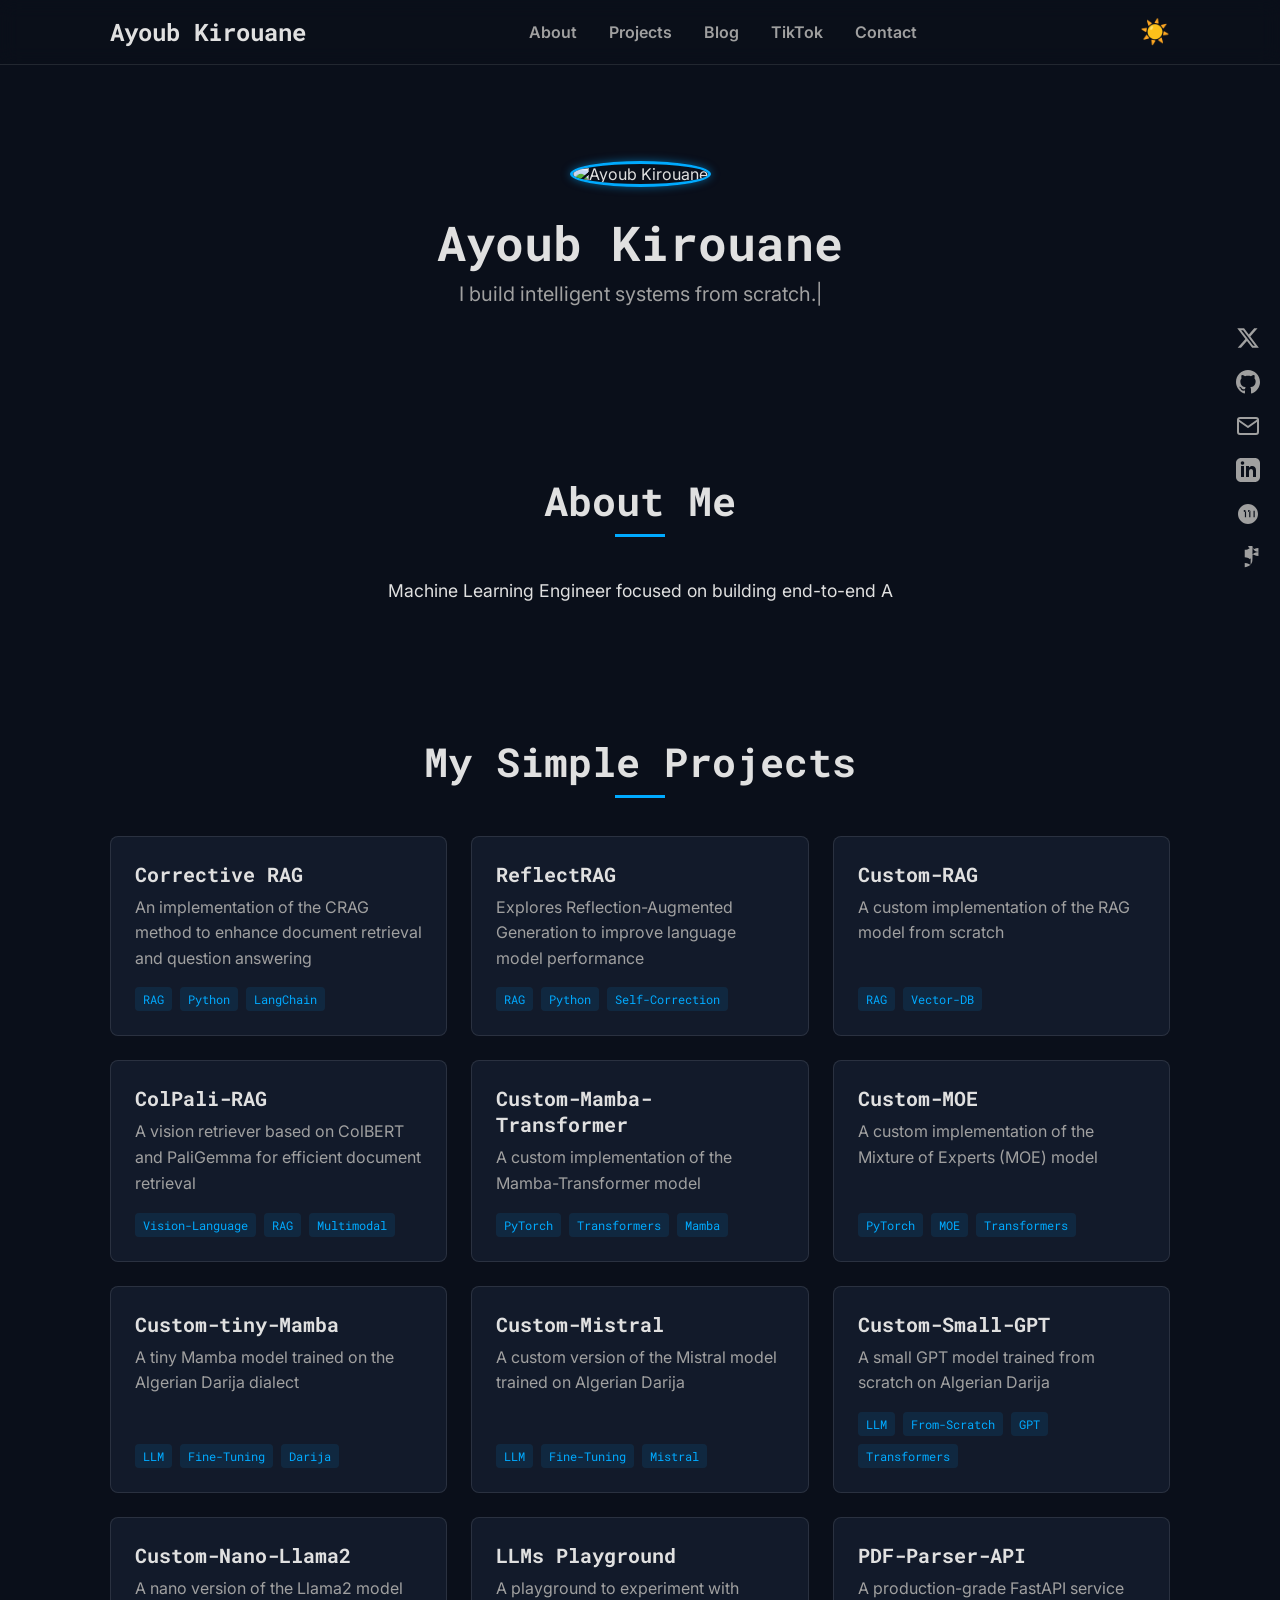
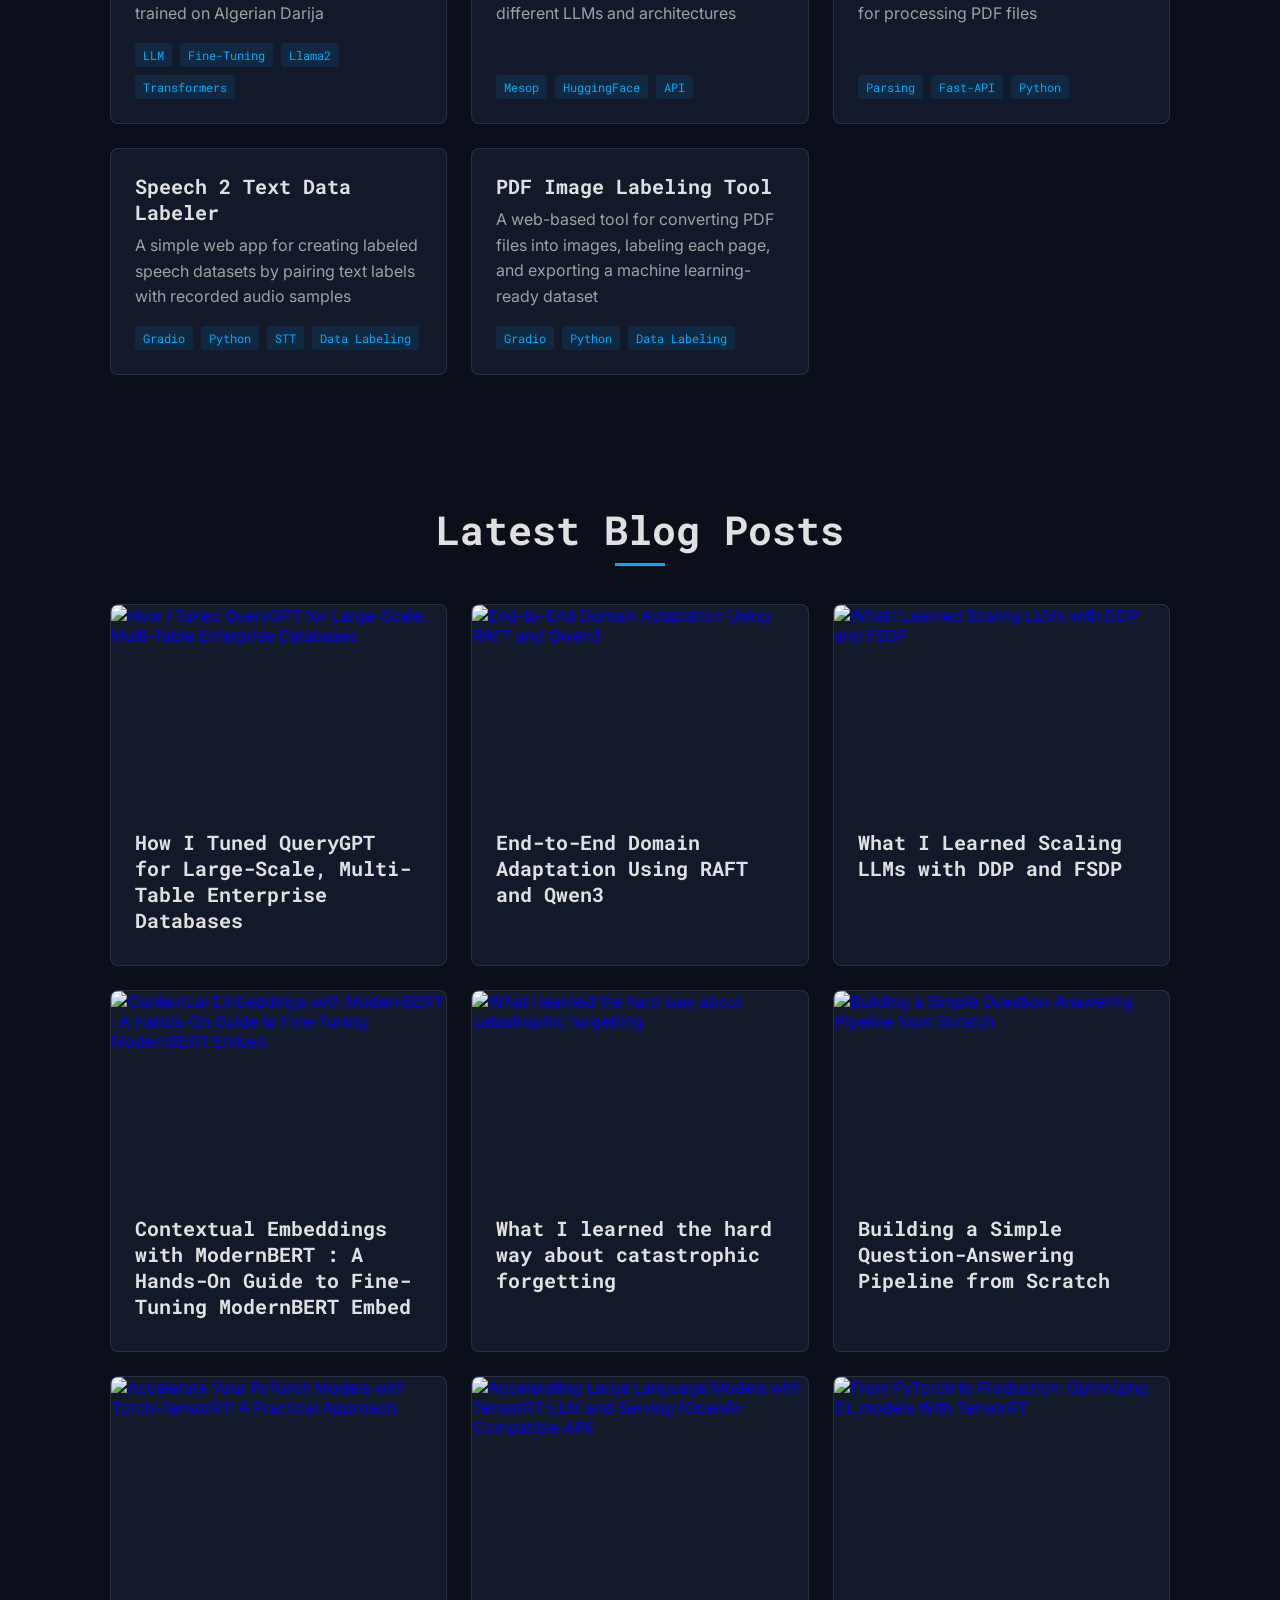
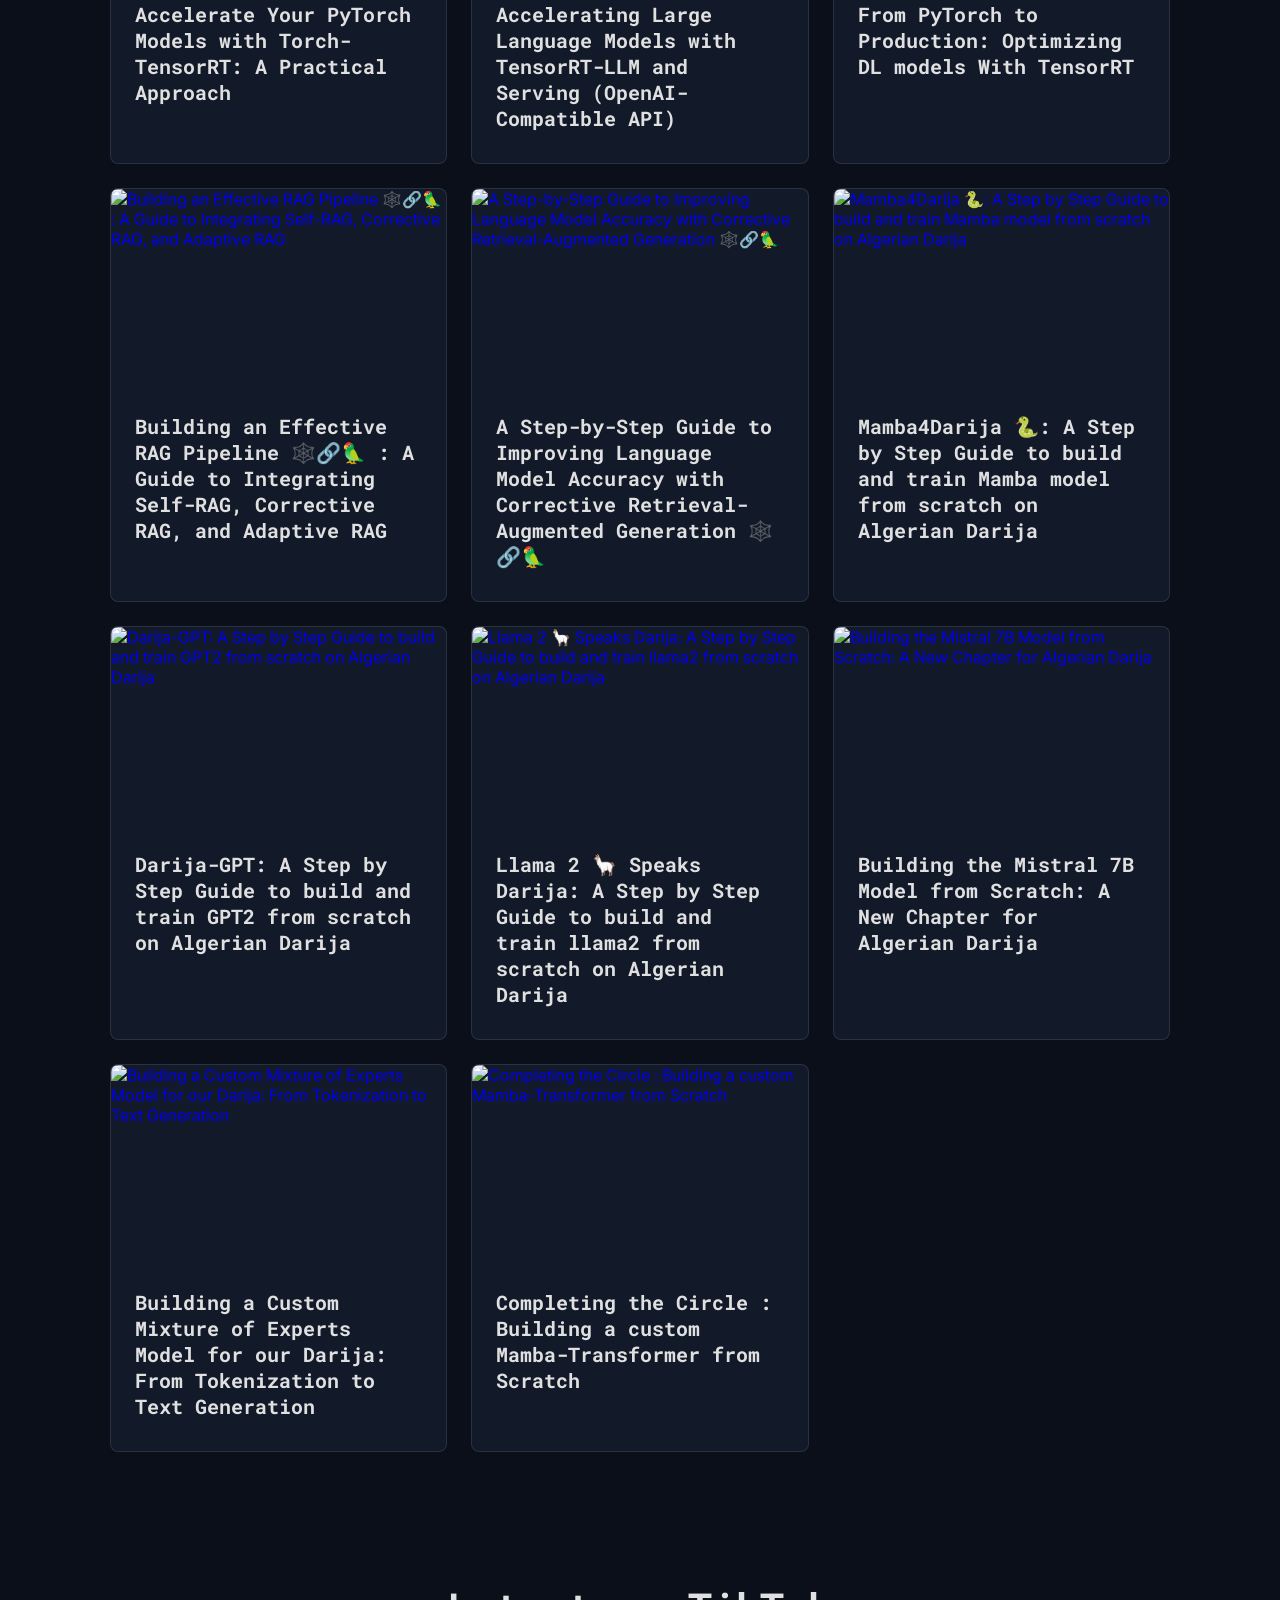
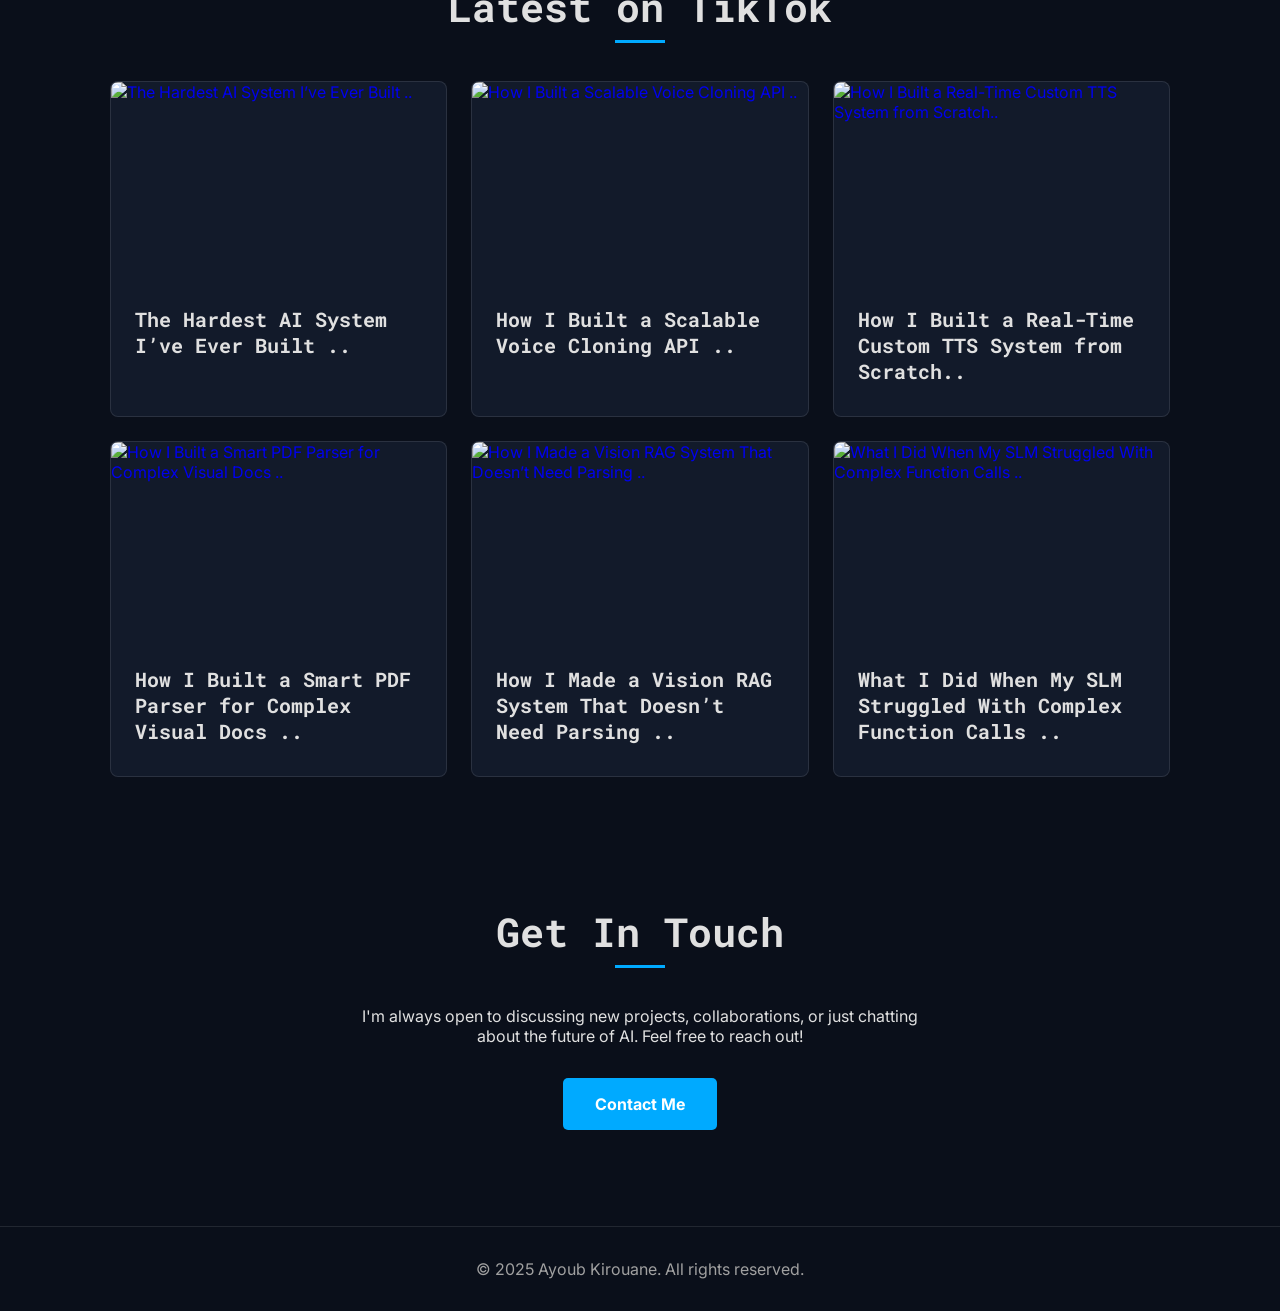
==== index.html @ 235cf75d "refactor : new me .." ====
<!DOCTYPE html>
<html lang="en">
<head>
    <meta charset="UTF-8" />
    <meta name="viewport" content="width=device-width, initial-scale=1.0" />
    <meta name="description" content="Ayoub Kirouane's personal website. I like building Machine Learning models from scratch." />
    <meta name="keywords" content="Ayoub Kirouane, Machine Learning, Deep Learning, AI, Portfolio, Blog, Projects" />
    <meta name="author" content="Ayoub Kirouane" />
    <meta property="og:title" content="Ayoub Kirouane - AI Engineer" />
    <meta property="og:description" content="Building the future of AI, one model at a time." />
    <meta property="og:image" content="https://avatars.githubusercontent.com/u/99510125?s=400&u=cf37844379bf5709cd4b478951248f2dc7d5695e&v=4" />
    <meta property="og:url" content="https://kirouane-ayoub.github.io/" />
    <meta name="twitter:card" content="summary_large_image" />
    <title>Ayoub Kirouane - AI Engineer</title>
    <link rel="icon" href="favicon.png" type="image/x-icon">
    <link href="https://fonts.googleapis.com/css2?family=Roboto+Mono:wght@400;700&family=Inter:wght@400;600;700&display=swap" rel="stylesheet">
    <link rel="stylesheet" href="style.css" />
</head>
<body class="dark-mode">
    <div id="particles-js"></div>
    <header class="main-header">
        <div class="container">
            <a href="#" class="logo">Ayoub Kirouane</a>
            <nav class="main-nav">
                <ul>
                    <li><a href="#about">About</a></li>
                    <li><a href="#projects">Projects</a></li>
                    <li><a href="#blog">Blog</a></li>
                    <li><a href="#tiktok">TikTok</a></li>
                    <li><a href="#contact">Contact</a></li>
                </ul>
            </nav>
            <button class="theme-toggler" id="theme-toggler" aria-label="Toggle theme">☀️</button>
        </div>
    </header>

    <main>
        <section id="hero" class="hero-section">
            <div class="container">
                <img src="https://avatars.githubusercontent.com/u/99510125?s=400&u=cf37844379bf5709cd4b478951248f2dc7d5695e&v=4" alt="Ayoub Kirouane" class="profile-img">
                <h1 class="hero-title">Ayoub Kirouane</h1>
                <p id="bio" class="hero-bio">I build intelligent systems from scratch.</p>
            </div>
        </section>

        <div class="social-bar">
            <a href="https://x.com/ayoub_kirouane" target="_blank" aria-label="Twitter">
                <svg class="social-icon" viewBox="0 0 24 24" fill="currentColor">
                    <path d="M18.244 2.25h3.308l-7.227 8.26 8.502 11.24H16.17l-5.214-6.817L4.99 21.75H1.68l7.73-8.835L1.254 2.25H8.08l4.713 6.231zm-1.161 17.52h1.833L7.084 4.126H5.117z"/>
                </svg>
            </a>
            <a href="https://github.com/kirouane-Ayoub" target="_blank" aria-label="GitHub">
                <svg class="social-icon" viewBox="0 0 24 24" fill="currentColor">
                    <path d="M12 0c-6.626 0-12 5.373-12 12 0 5.302 3.438 9.8 8.207 11.387.599.111.793-.261.793-.577v-2.234c-3.338.726-4.033-1.416-4.033-1.416-.546-1.387-1.333-1.756-1.333-1.756-1.089-.745.083-.729.083-.729 1.205.084 1.839 1.237 1.839 1.237 1.07 1.834 2.807 1.304 3.492.997.107-.775.418-1.305.762-1.604-2.665-.305-5.467-1.334-5.467-5.931 0-1.311.469-2.381 1.236-3.221-.124-.303-.535-1.524.117-3.176 0 0 1.008-.322 3.301 1.23.957-.266 1.983-.399 3.003-.404 1.02.005 2.047.138 3.006.404 2.291-1.552 3.297-1.23 3.297-1.23.653 1.653.242 2.874.118 3.176.77.84 1.235 1.91 1.235 3.221 0 4.609-2.807 5.624-5.479 5.921.43.372.823 1.102.823 2.222v3.293c0 .319.192.694.801.576 4.765-1.589 8.199-6.086 8.199-11.386 0-6.627-5.373-12-12-12z"/>
                </svg>
            </a>
            <a href="mailto:AyoubKirouane@proton.me" aria-label="Email">
                <svg class="social-icon" viewBox="0 0 24 24" stroke="currentColor" fill="none" stroke-width="2" stroke-linecap="round" stroke-linejoin="round">
                    <path d="M4 4h16c1.1 0 2 .9 2 2v12c0 1.1-.9 2-2 2H4c-1.1 0-2-.9-2-2V6c0-1.1.9-2 2-2z"></path><polyline points="22,6 12,13 2,6"></polyline>
                </svg>
            </a>
            <a href="https://www.linkedin.com/in/ayoub-kirouane3" target="_blank" aria-label="LinkedIn">
                <svg class="social-icon" viewBox="0 0 24 24" fill="currentColor">
                    <path d="M19 0h-14c-2.761 0-5 2.239-5 5v14c0 2.761 2.239 5 5 5h14c2.762 0 5-2.239 5-5v-14c0-2.761-2.238-5-5-5zm-11 19h-3v-11h3v11zm-1.5-12.268c-.966 0-1.75-.79-1.75-1.764s.784-1.764 1.75-1.764 1.75.79 1.75 1.764-.783 1.764-1.75 1.764zm13.5 12.268h-3v-5.604c0-3.368-4-3.113-4 0v5.604h-3v-11h3v1.765c1.396-2.586 7-2.777 7 2.476v6.759z"/>
                </svg>
            </a>
            <a href="https://medium.com/@ayoubkirouane3" target="_blank" aria-label="Medium">
                <svg class="social-icon" viewBox="0 0 24 24" fill="currentColor">
                    <path d="M12 2C6.48 2 2 6.48 2 12s4.48 10 10 10 10-4.48 10-10S17.52 2 12 2zm-1.92 13.28h-1.2V8.72h1.2v4.56zm-2.4-6.32c0-.53.43-.96.96-.96s.96.43.96.96-.43.96-.96.96-.96-.43-.96-.96zm6.72 6.32h-1.2V8.72h1.2v4.56zm-2.4-6.32c0-.53.43-.96.96-.96s.96.43.96.96-.43.96-.96.96-.96-.43-.96-.96zm6.72 6.32h-1.2V8.72h1.2v4.56z"/>
                </svg>
            </a>
            <a href="https://www.tiktok.com/@ayoub.kirouane" target="_blank" aria-label="TikTok">
                <svg class="social-icon" viewBox="0 0 24 24" fill="currentColor">
                    <path d="M12.525.02c1.31-.02 2.61-.01 3.91-.02.08 1.53.63 3.09 1.75 4.17 1.12 1.11 2.7 1.62 4.24 1.79v4.03c-1.44-.05-2.89-.35-4.2-.97-.57-.28-1.1-.68-1.62-1.18-.21 2.32.05 4.84-.28 7.1-.24 1.62-1.04 3.2-2.42 4.32-1.46 1.18-3.33 1.8-5.18 1.87v-4.03c1.44.05 2.89.35 4.2.97.57.28 1.1.68 1.62 1.18.21-2.32-.05-4.84.28-7.1.24-1.62 1.04-3.2 2.42-4.32 1.46-1.18 3.33-1.8 5.18-1.87v-4.03c-1.44.05-2.89.35-4.2.97-.57-.28-1.1-.68-1.62-1.18-.21 2.32.05 4.84-.28 7.1-.24 1.62-1.04 3.2-2.42 4.32-1.46-1.18-3.33-1.8-5.18-1.87V3.86c1.85-.07 3.7-.58 5.18-1.87C11.48 1.04 12.44.49 12.525.02z"/>
                </svg>
            </a>
        </div>

        <section id="about" class="content-section">
            <div class="container">
                <h2 class="section-title">About Me</h2>
                <p id="about-text">Machine Learning Engineer focused on building end-to-end AI systems — from VLMs, LLMs, and RAG pipelines to agentic systems, SST, and TTS. I love solving hard problems from scratch and sharing what I learn through TikTok videos and blog posts on Medium.</p>
            </div>
        </section>

        <section id="projects" class="content-section">
            <div class="container">
                <h2 class="section-title">My Simple Projects</h2>
                <div id="projects-container" class="grid-container">
                    <!-- Projects will be injected here -->
                </div>
            </div>
        </section>

        <section id="blog" class="content-section">
            <div class="container">
                <h2 class="section-title">Latest Blog Posts</h2>
                <div id="blog-container" class="grid-container">
                    <!-- Blog posts will be injected here -->
                </div>
            </div>
        </section>

        <section id="tiktok" class="content-section">
            <div class="container">
                <h2 class="section-title">Latest on TikTok</h2>
                <div id="tiktok-container" class="grid-container">
                    <!-- TikTok videos will be injected here -->
                </div>
            </div>
        </section>

        <section id="contact" class="content-section">
            <div class="container">
                <h2 class="section-title">Get In Touch</h2>
                <p>I'm always open to discussing new projects, collaborations, or just chatting about the future of AI. Feel free to reach out!</p>
                <a href="mailto:AyoubKirouane@proton.me" class="cta-button">Contact Me</a>
            </div>
        </section>
    </main>

    <footer class="main-footer-bar">
        <div class="container">
            <p>&copy; 2025 Ayoub Kirouane. All rights reserved.</p>
        </div>
    </footer>

    <script src="https://cdn.jsdelivr.net/particles.js/2.0.0/particles.min.js"></script>
    <script src="https://cdn.jsdelivr.net/npm/showdown@2.1.0/dist/showdown.min.js"></script>
    <script src="main.js"></script>
</body>
</html>
---- style.css ----
:root {
    --primary-color-dark: #00aaff;
    --background-color-dark: #0a0f1a;
    --surface-color-dark: #121a2a;
    --text-color-dark: #e0e0e0;
    --subtle-text-dark: #a0a0a0;
    --glow-effect-dark: 0 0 8px rgba(0, 170, 255, 0.5);

    --primary-color-light: #0056b3;
    --background-color-light: #f4f7fc;
    --surface-color-light: #ffffff;
    --text-color-light: #212121;
    --subtle-text-light: #5f5f5f;

    --font-primary: 'Inter', sans-serif;
    --font-mono: 'Roboto Mono', monospace;
    --transition-speed: 0.3s;
}

/* Base Styles */
*, *::before, *::after {
    box-sizing: border-box;
    margin: 0;
    padding: 0;
}

html {
    scroll-behavior: smooth;
    font-size: 16px;
}

body {
    font-family: var(--font-primary);
    transition: background-color var(--transition-speed), color var(--transition-speed);
}

.container {
    max-width: 1100px;
    margin: 0 auto;
    padding: 0 20px;
}

/* Theme Styles */
body.dark-mode {
    background-color: var(--background-color-dark);
    color: var(--text-color-dark);
}

body.light-mode {
    background-color: var(--background-color-light);
    color: var(--text-color-light);
}

/* Particles Background */
#particles-js {
    position: fixed;
    width: 100%;
    height: 100%;
    top: 0;
    left: 0;
    z-index: -1;
}

/* Header & Navigation */
.main-header {
    position: sticky;
    top: 0;
    width: 100%;
    z-index: 100;
    padding: 1rem 0;
    background-color: rgba(10, 15, 26, 0.8);
    backdrop-filter: blur(10px);
    border-bottom: 1px solid rgba(255, 255, 255, 0.1);
}

.light-mode .main-header {
    background-color: rgba(255, 255, 255, 0.8);
    border-bottom: 1px solid rgba(0, 0, 0, 0.1);
}

.main-header .container {
    display: flex;
    justify-content: space-between;
    align-items: center;
}

.logo {
    font-family: var(--font-mono);
    font-weight: 700;
    font-size: 1.5rem;
    text-decoration: none;
}

body.dark-mode .logo { color: var(--text-color-dark); }
body.light-mode .logo { color: var(--text-color-light); }

.main-nav ul {
    display: flex;
    list-style: none;
    gap: 2rem;
}

.main-nav a {
    text-decoration: none;
    font-weight: 600;
    transition: color var(--transition-speed);
}

body.dark-mode .main-nav a { color: var(--subtle-text-dark); }
body.light-mode .main-nav a { color: var(--subtle-text-light); }

body.dark-mode .main-nav a:hover { color: var(--primary-color-dark); }
body.light-mode .main-nav a:hover { color: var(--primary-color-light); }

.theme-toggler {
    background: none;
    border: none;
    font-size: 1.5rem;
    cursor: pointer;
    transition: transform var(--transition-speed);
}
.theme-toggler:hover {
    transform: scale(1.1) rotate(15deg);
}
body.dark-mode .theme-toggler { color: var(--primary-color-dark); }
body.light-mode .theme-toggler { color: var(--primary-color-light); }


/* Hero Section */
.hero-section {
    text-align: center;
    padding: 6rem 0;
    display: flex;
    flex-direction: column;
    align-items: center;
}

.hero-section .profile-img {
    width: 150px;
    height: 150px;
    border-radius: 50%;
    object-fit: cover;
    margin-bottom: 1.5rem;
    border: 3px solid;
    transition: transform var(--transition-speed), box-shadow var(--transition-speed);
}
body.dark-mode .hero-section .profile-img {
    border-color: var(--primary-color-dark);
    box-shadow: var(--glow-effect-dark);
}
body.light-mode .hero-section .profile-img {
    border-color: var(--primary-color-light);
}
.hero-section .profile-img:hover {
    transform: scale(1.05);
}

.hero-title {
    font-family: var(--font-mono);
    font-size: 3rem;
    margin-bottom: 0.5rem;
}

.hero-bio {
    font-size: 1.25rem;
    min-height: 2rem;
}
body.dark-mode .hero-bio { color: var(--subtle-text-dark); }
body.light-mode .hero-bio { color: var(--subtle-text-light); }

#bio::after {
    content: '|';
    animation: blink 1s infinite;
}
@keyframes blink {
    50% { opacity: 0; }
}

.social-bar {
    position: fixed;
    top: 50%;
    right: 20px;
    transform: translateY(-50%);
    display: flex;
    flex-direction: column;
    gap: 1rem;
    z-index: 100;
}

.social-icon {
    width: 24px;
    height: 24px;
    transition: transform var(--transition-speed), color var(--transition-speed);
}
body.dark-mode .social-icon {
    color: var(--subtle-text-dark);
}
body.light-mode .social-icon {
    color: var(--subtle-text-light);
}
.social-bar a:hover .social-icon {
    transform: scale(1.2);
}
body.dark-mode .social-bar a:hover .social-icon {
    color: var(--primary-color-dark);
}
body.light-mode .social-bar a:hover .social-icon {
    color: var(--primary-color-light);
}

/* Content Sections */
.content-section {
    padding: 4rem 0;
}

.section-title {
    font-family: var(--font-mono);
    font-size: 2.5rem;
    text-align: center;
    margin-bottom: 3rem;
    position: relative;
}

.section-title::after {
    content: '';
    position: absolute;
    bottom: -10px;
    left: 50%;
    transform: translateX(-50%);
    width: 50px;
    height: 3px;
}
body.dark-mode .section-title::after { background-color: var(--primary-color-dark); }
body.light-mode .section-title::after { background-color: var(--primary-color-light); }

#about p {
    max-width: 800px;
    margin: 0 auto;
    text-align: center;
    font-size: 1.1rem;
    line-height: 1.8;
}

/* Grid Container for Projects & Blog */
.grid-container {
    display: grid;
    grid-template-columns: repeat(auto-fill, minmax(300px, 1fr));
    gap: 1.5rem;
}

.card {
    border-radius: 8px;
    overflow: hidden;
    transition: transform var(--transition-speed), box-shadow var(--transition-speed);
    text-decoration: none;
    display: flex;
    flex-direction: column;
}
body.dark-mode .card {
    background-color: var(--surface-color-dark);
    border: 1px solid rgba(255, 255, 255, 0.1);
}
body.light-mode .card {
    background-color: var(--surface-color-light);
    border: 1px solid rgba(0, 0, 0, 0.1);
}

.card:hover {
    transform: translateY(-5px);
}
body.dark-mode .card:hover {
    box-shadow: 0 10px 20px rgba(0, 0, 0, 0.2);
    border-color: var(--primary-color-dark);
}
body.light-mode .card:hover {
    box-shadow: 0 10px 20px rgba(0, 0, 0, 0.1);
    border-color: var(--primary-color-light);
}

.card-img-container {
    height: 200px;
    overflow: hidden;
}

.card-img-container img {
    width: 100%;
    height: 100%;
    object-fit: cover;
}

.card-content {
    padding: 1.5rem;
    display: flex;
    flex-direction: column;
    flex-grow: 1;
}

.card-title {
    font-family: var(--font-mono);
    font-size: 1.25rem;
    margin-bottom: 0.5rem;
}
body.dark-mode .card-title { color: var(--text-color-dark); }
body.light-mode .card-title { color: var(--text-color-light); }

.card-description {
    font-size: 1rem;
    line-height: 1.6;
    flex-grow: 1;
    margin-bottom: 1rem;
}
body.dark-mode .card-description { color: var(--subtle-text-dark); }
body.light-mode .card-description { color: var(--subtle-text-light); }

.card-tags {
    display: flex;
    flex-wrap: wrap;
    gap: 0.5rem;
}

.card-tag {
    font-family: var(--font-mono);
    font-size: 0.75rem;
    padding: 0.25rem 0.5rem;
    border-radius: 4px;
}
body.dark-mode .card-tag {
    background-color: rgba(0, 170, 255, 0.1);
    color: var(--primary-color-dark);
}
body.light-mode .card-tag {
    background-color: rgba(0, 86, 179, 0.1);
    color: var(--primary-color-light);
}

/* Contact Section */
#contact {
    text-align: center;
}

#contact p {
    max-width: 600px;
    margin: 0 auto 2rem;
}

.cta-button {
    display: inline-block;
    padding: 1rem 2rem;
    text-decoration: none;
    font-weight: 700;
    border-radius: 5px;
    transition: transform var(--transition-speed), box-shadow var(--transition-speed);
}
body.dark-mode .cta-button {
    background-color: var(--primary-color-dark);
    color: #fff;
}
body.light-mode .cta-button {
    background-color: var(--primary-color-light);
    color: #fff;
}
.cta-button:hover {
    transform: translateY(-3px);
}
body.dark-mode .cta-button:hover {
    box-shadow: var(--glow-effect-dark);
}
body.light-mode .cta-button:hover {
    box-shadow: 0 5px 15px rgba(0, 86, 179, 0.3);
}

/* Footer */
.main-footer-bar {
    text-align: center;
    padding: 2rem 0;
    margin-top: 2rem;
    border-top: 1px solid;
}
body.dark-mode .main-footer-bar {
    border-color: rgba(255, 255, 255, 0.1);
    color: var(--subtle-text-dark);
}
body.light-mode .main-footer-bar {
    border-color: rgba(0, 0, 0, 0.1);
    color: var(--subtle-text-light);
}

/* Responsive Design */
@media (max-width: 768px) {
    .main-nav { display: none; } /* Simple hide for now, can be replaced with a burger menu */
    .hero-title { font-size: 2.5rem; }
    .section-title { font-size: 2rem; }
}
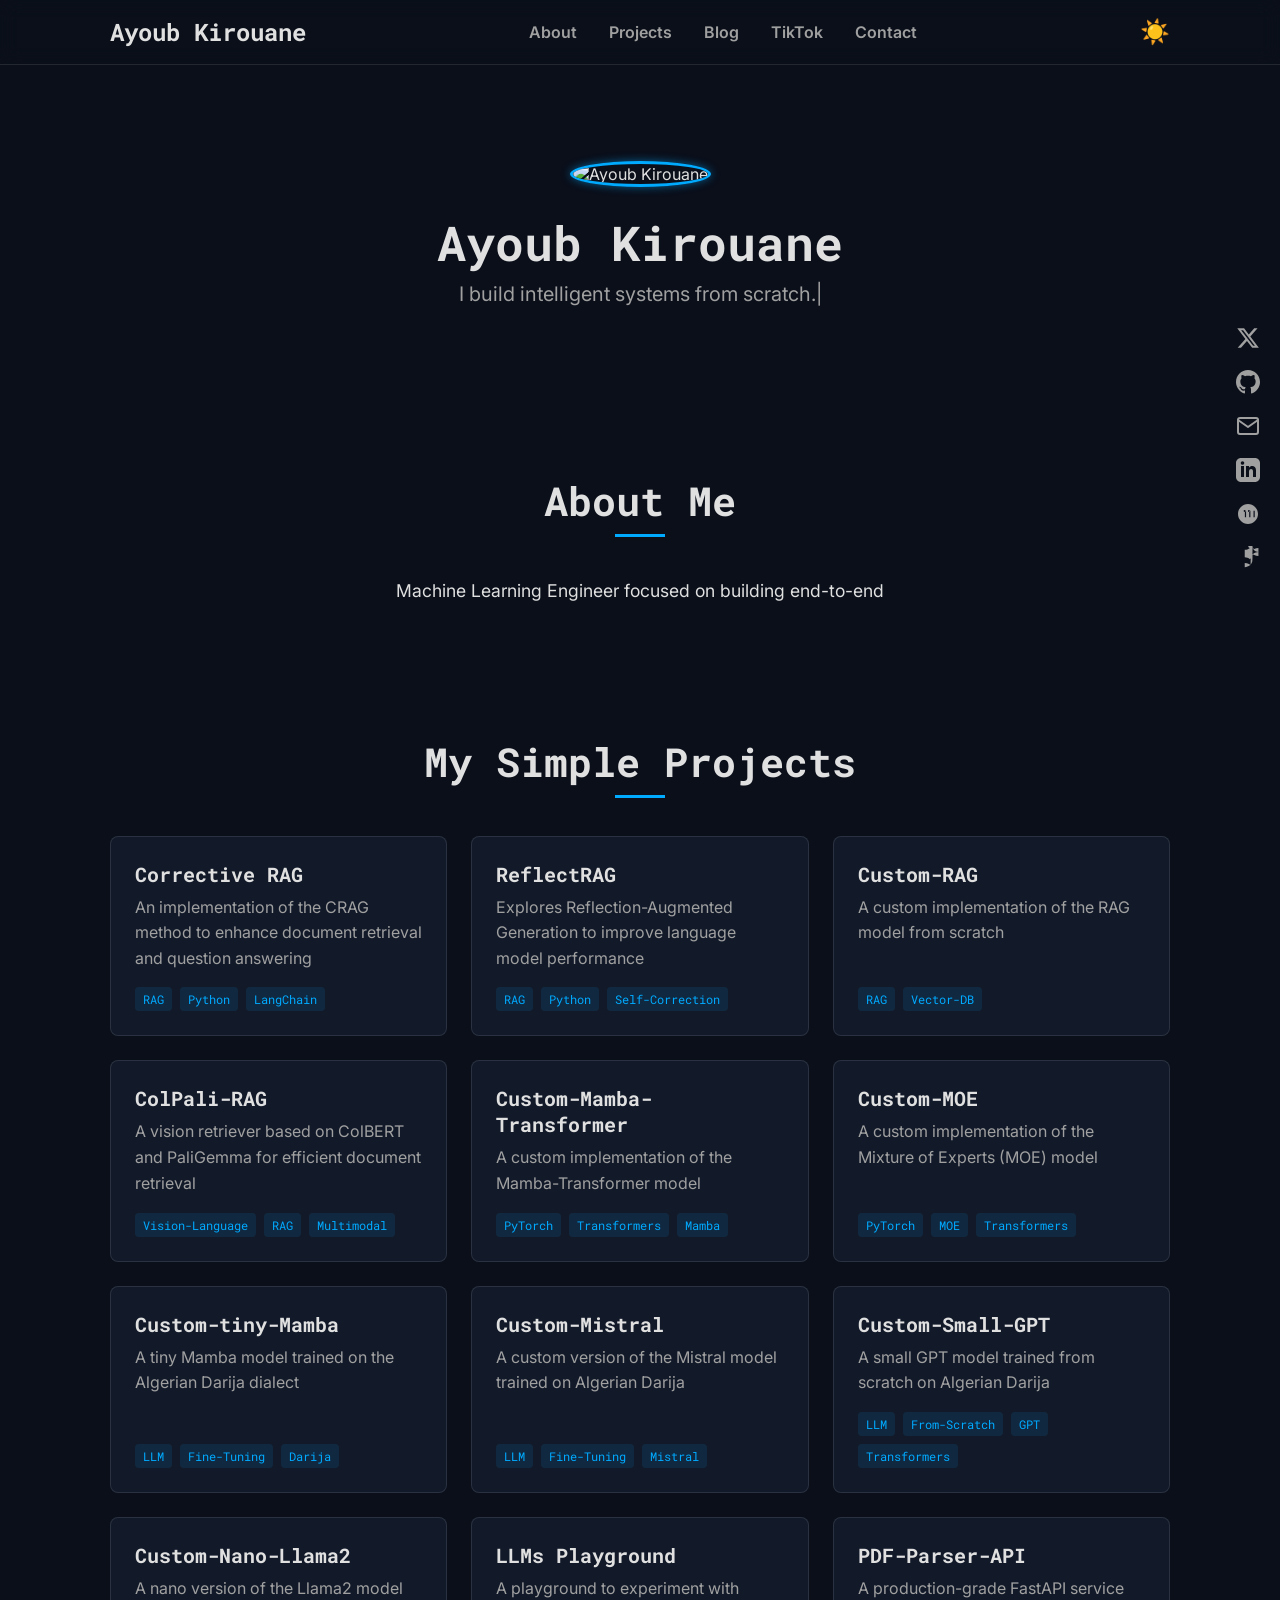
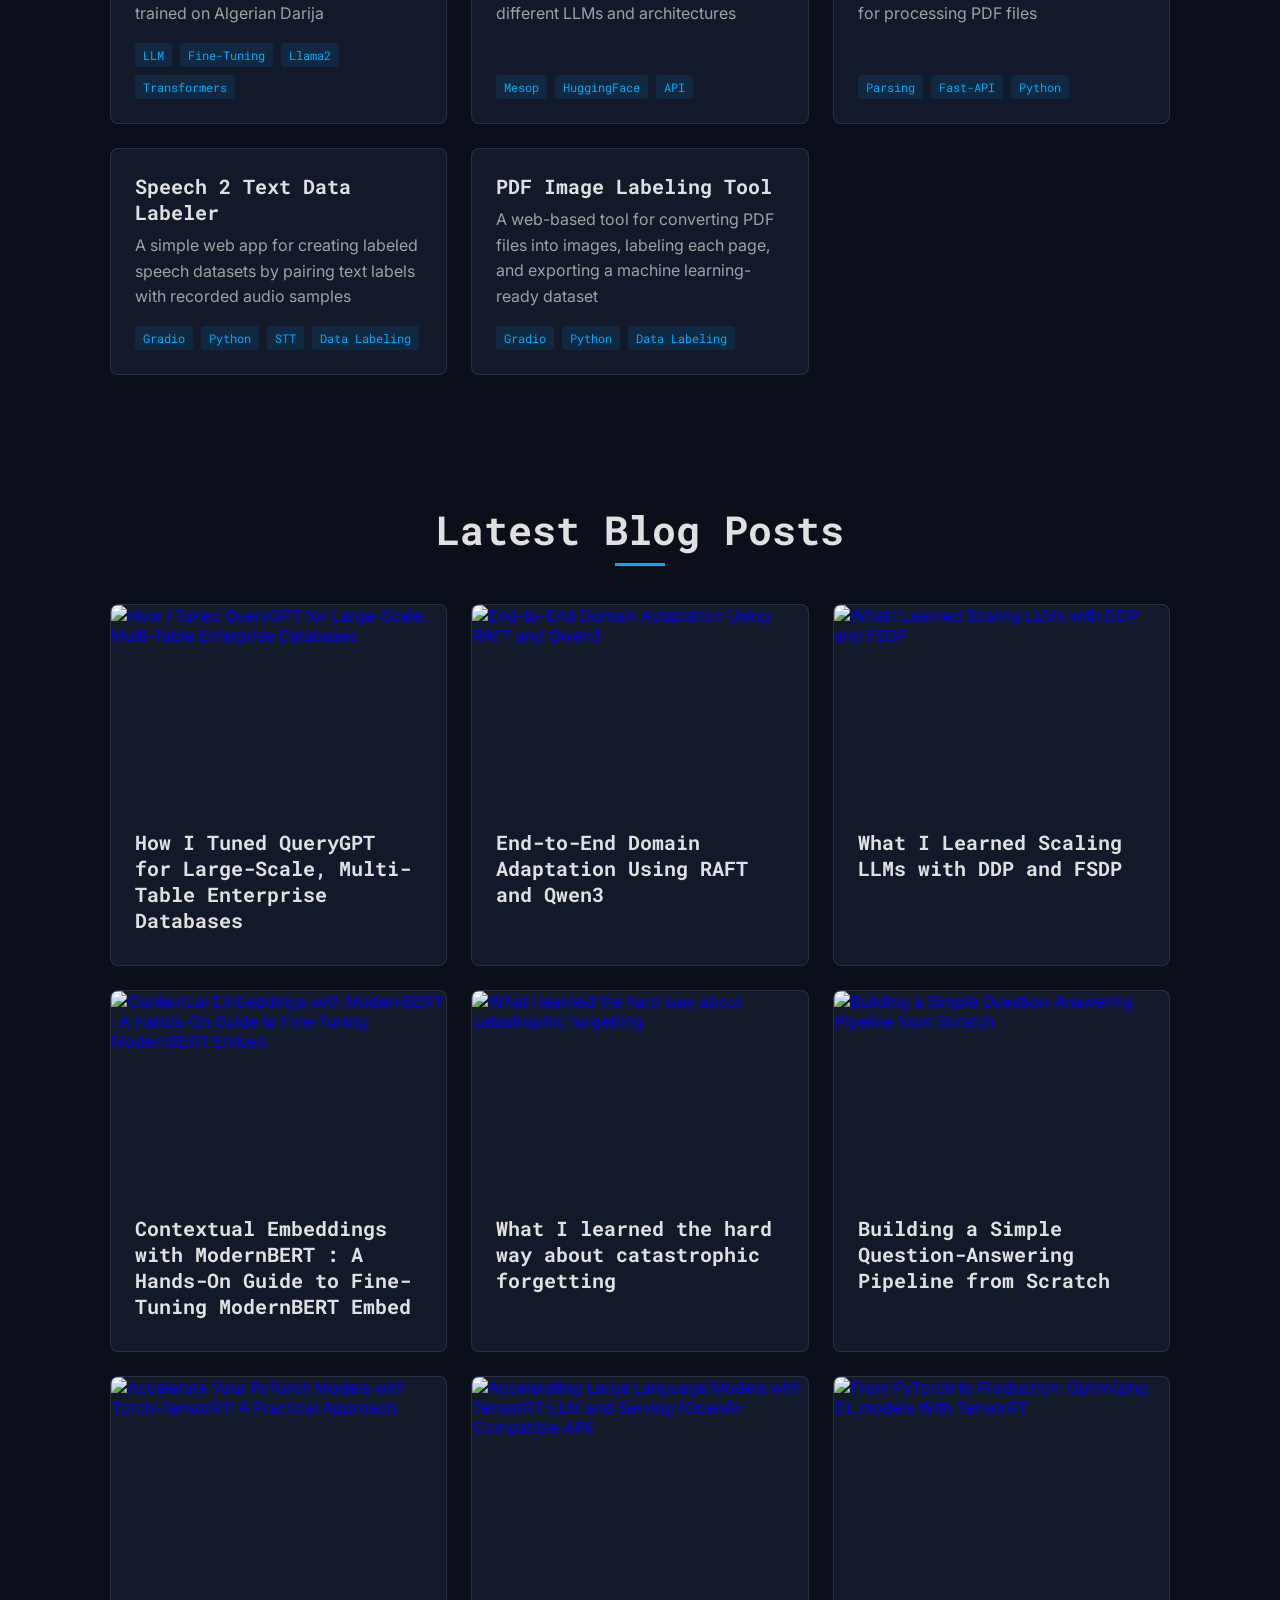
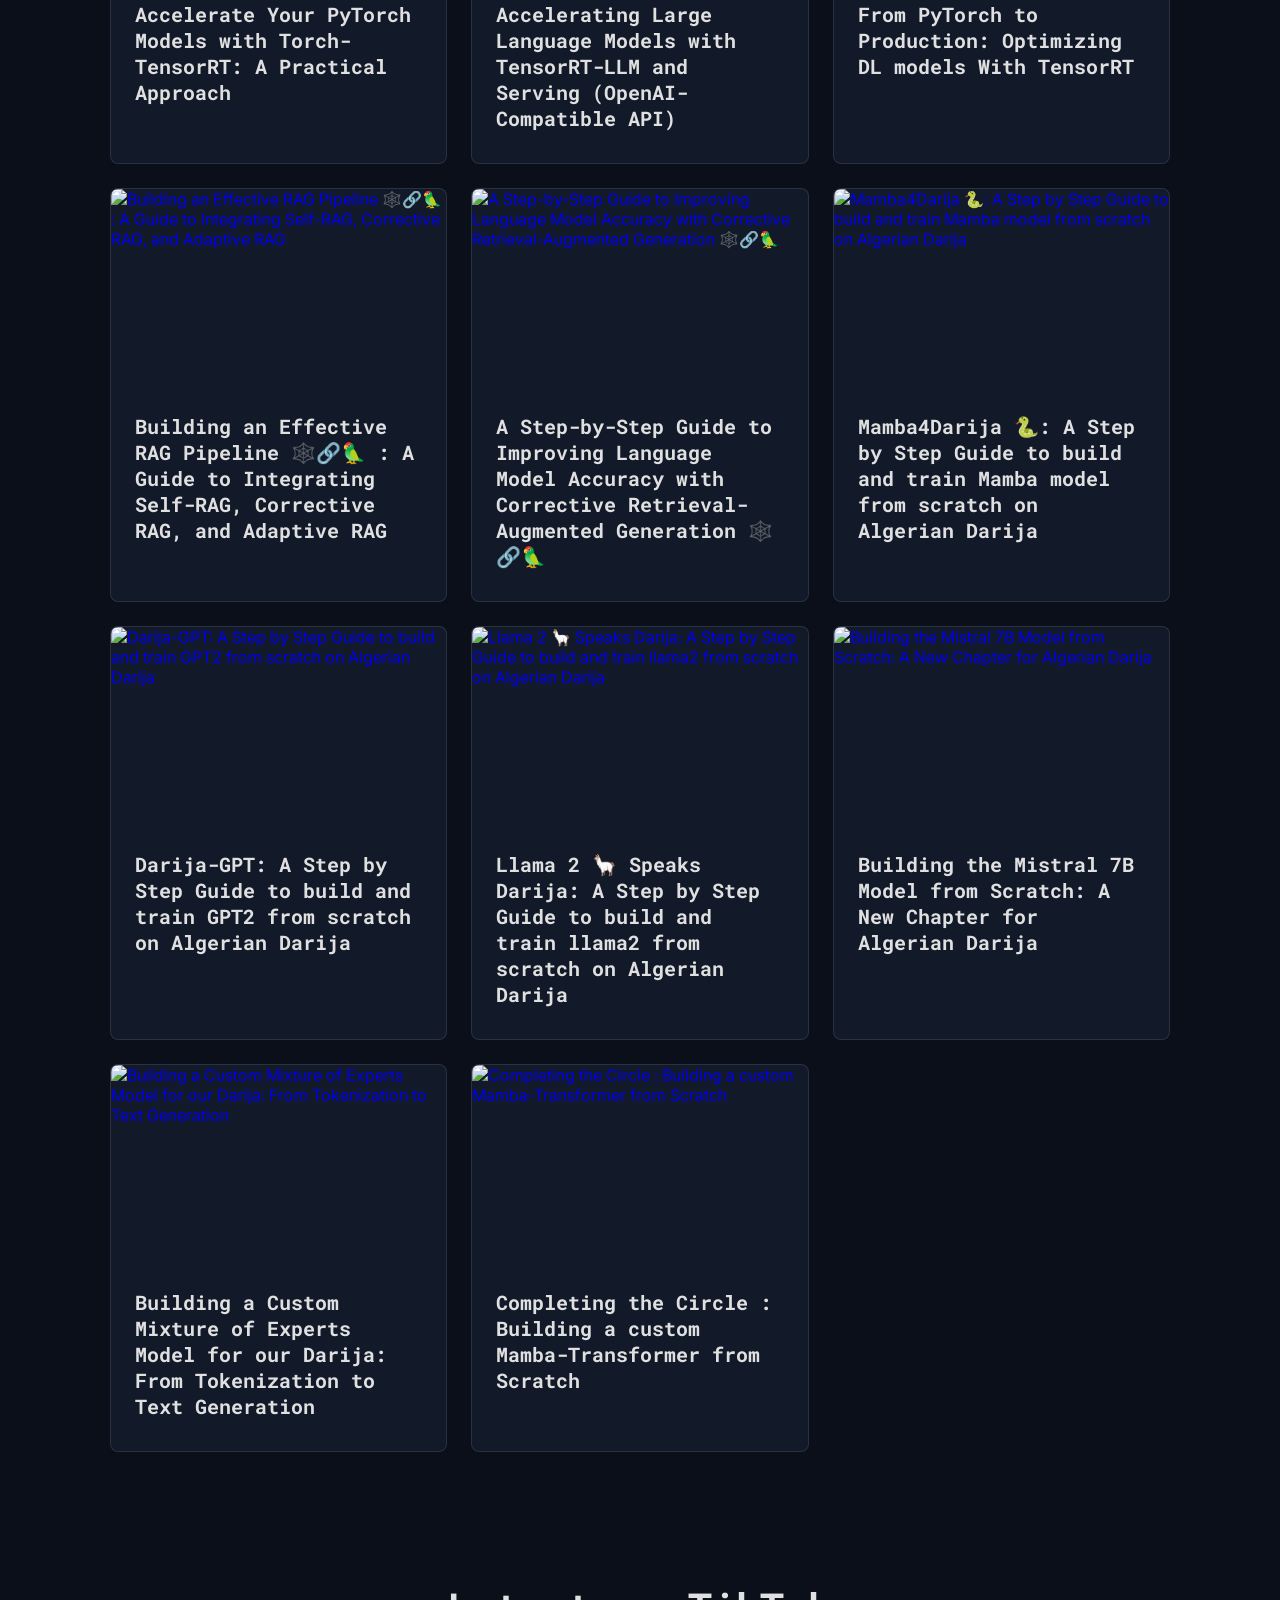
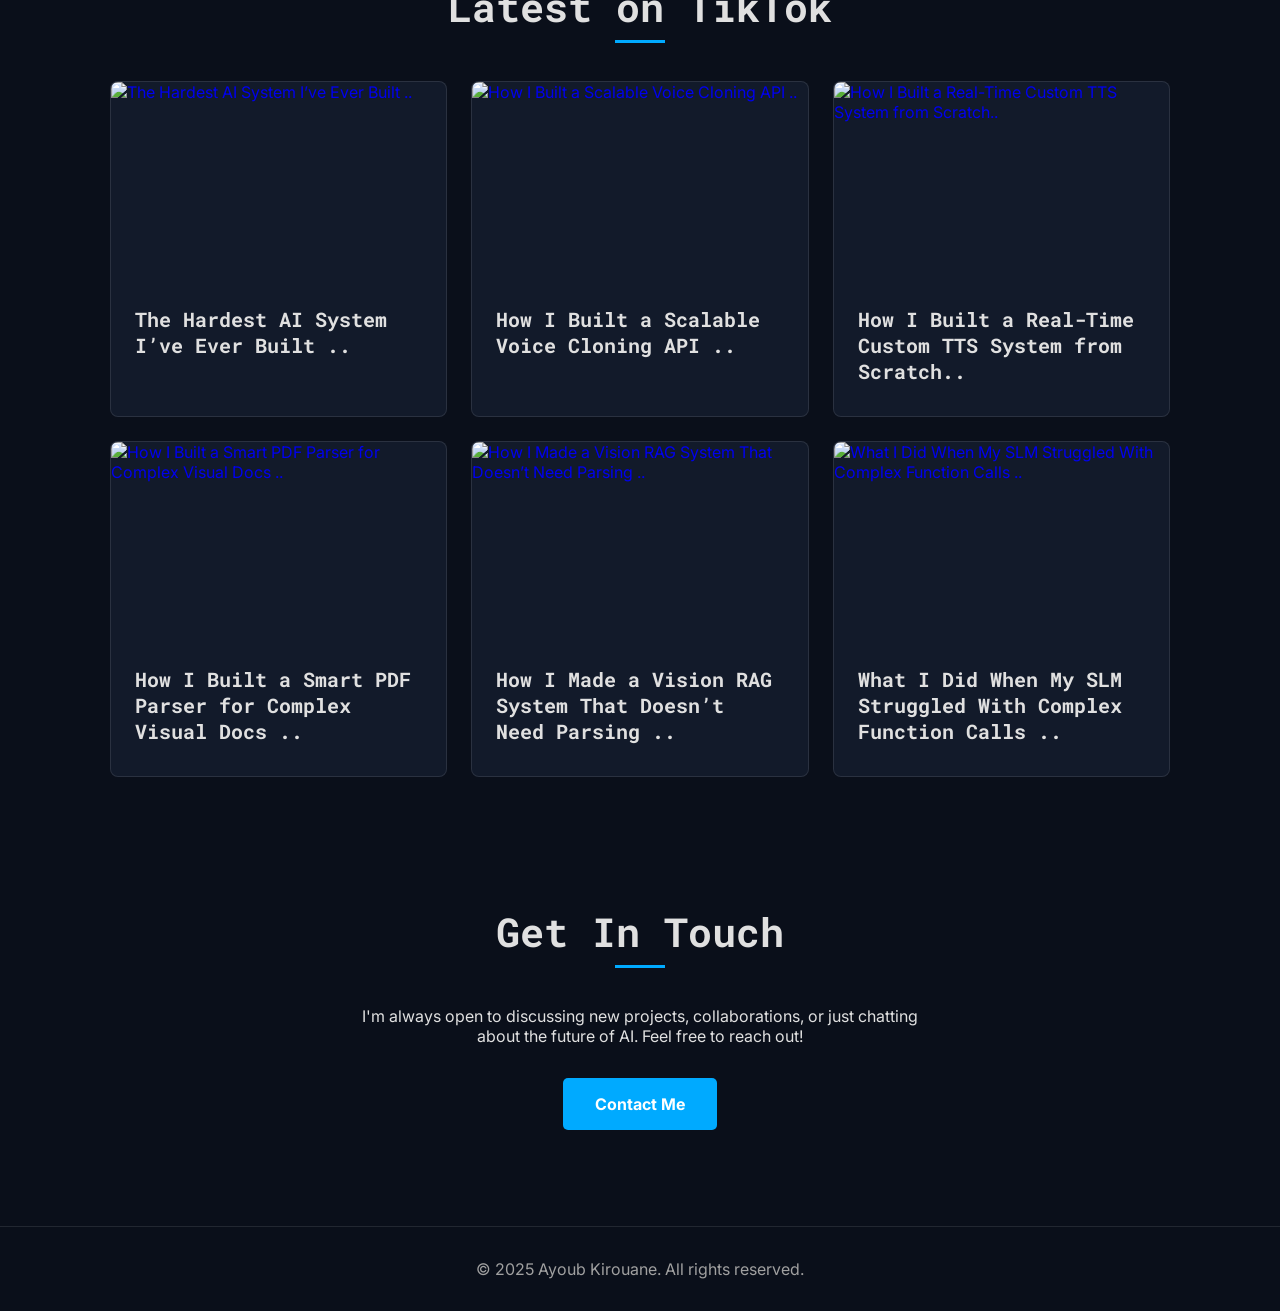
==== commit 80a368c5: "refactor : stt" ====
--- a/index.html
+++ b/index.html
@@ -79,7 +79,7 @@
         <section id="about" class="content-section">
             <div class="container">
                 <h2 class="section-title">About Me</h2>
-                <p id="about-text">Machine Learning Engineer focused on building end-to-end AI systems — from VLMs, LLMs, and RAG pipelines to agentic systems, SST, and TTS. I love solving hard problems from scratch and sharing what I learn through TikTok videos and blog posts on Medium.</p>
+                <p id="about-text">Machine Learning Engineer focused on building end-to-end AI systems — from VLMs, LLMs, and RAG pipelines to agentic systems, STT, and TTS. I love solving hard problems from scratch and sharing what I learn through TikTok videos and blog posts on Medium.</p>
             </div>
         </section>
 
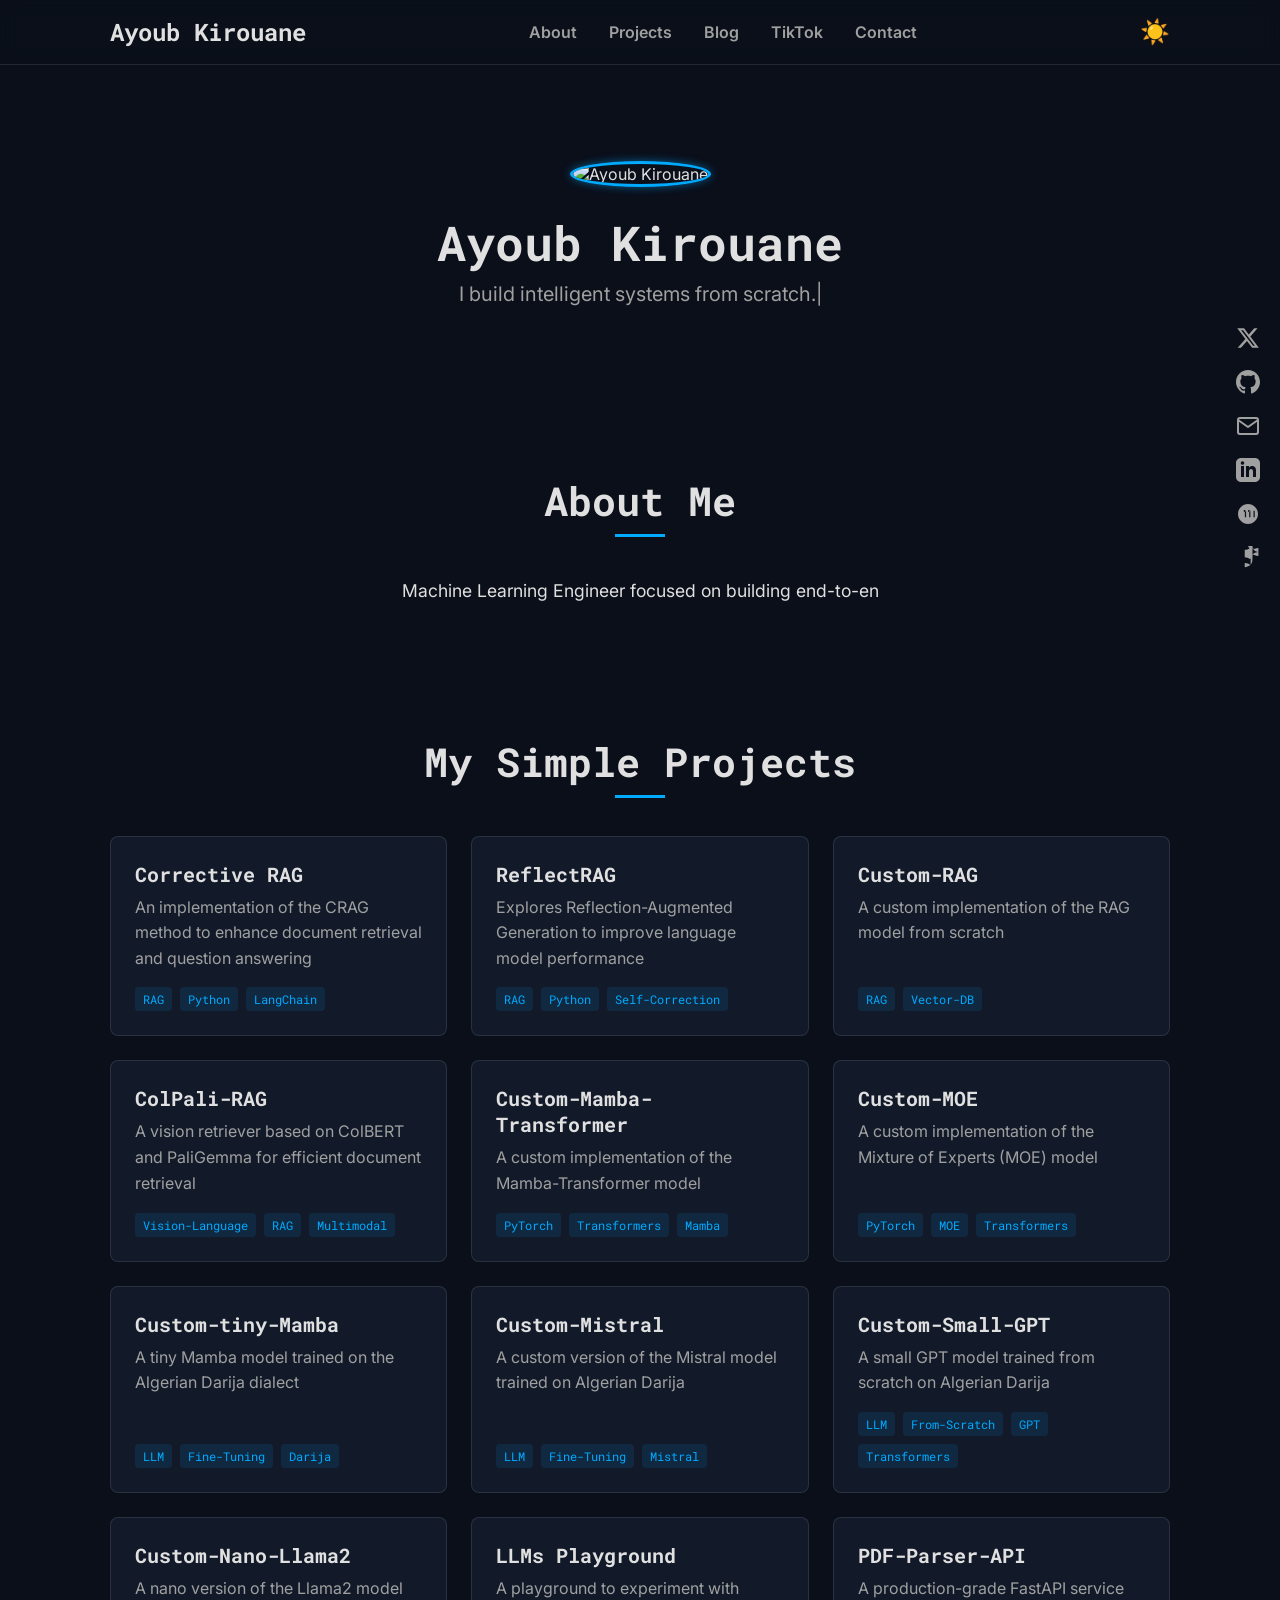
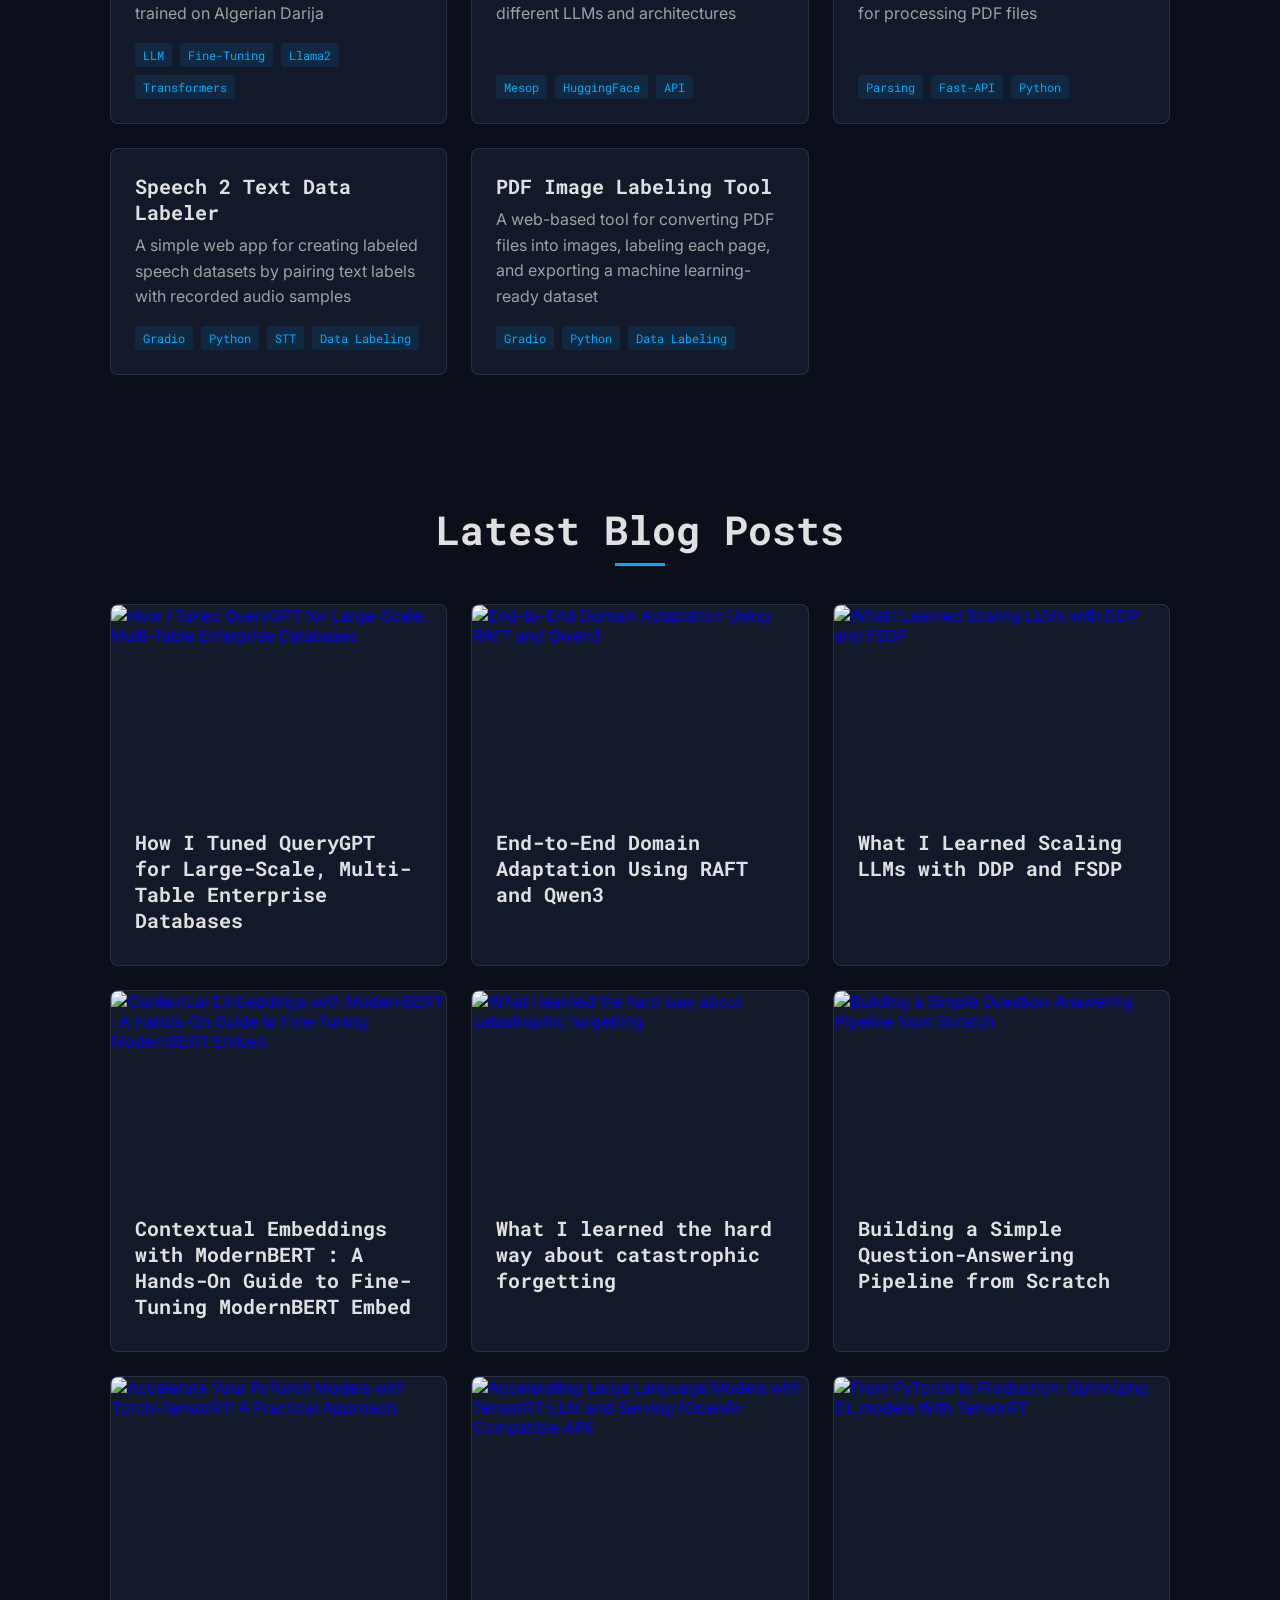
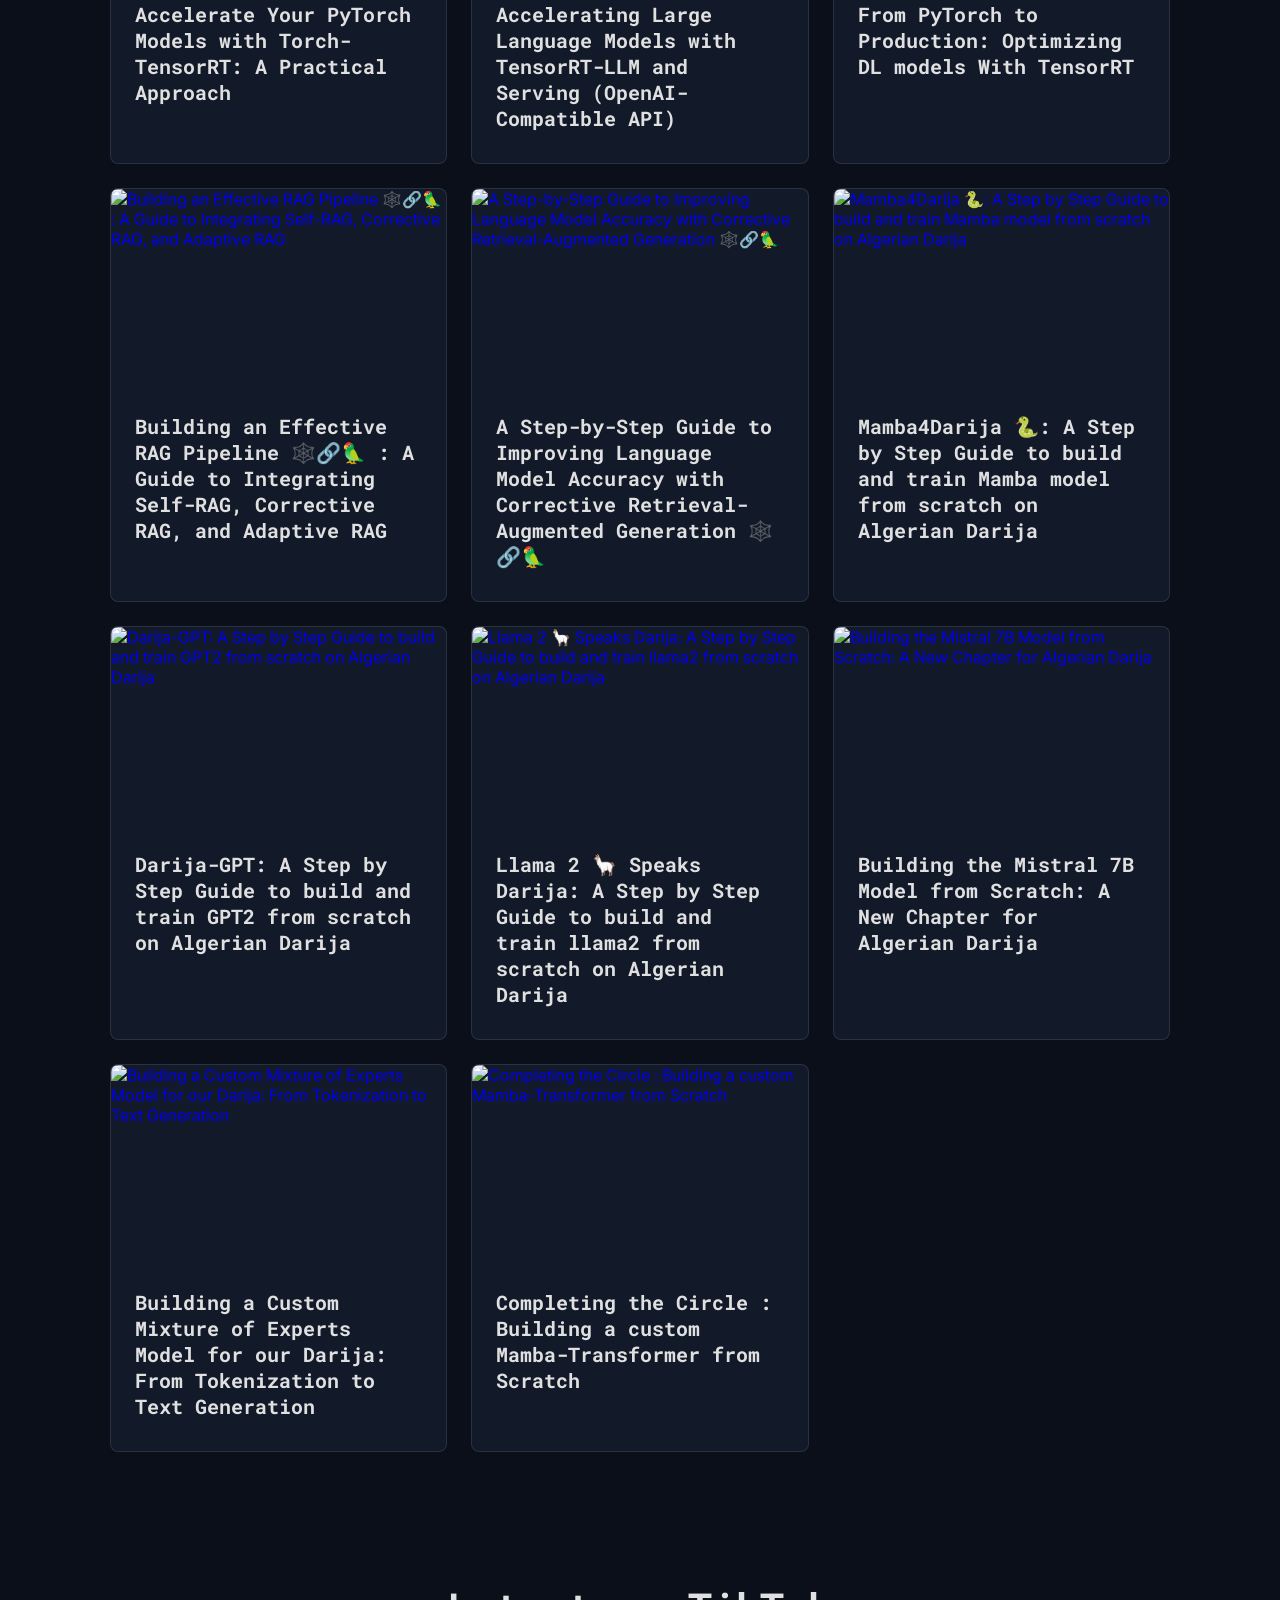
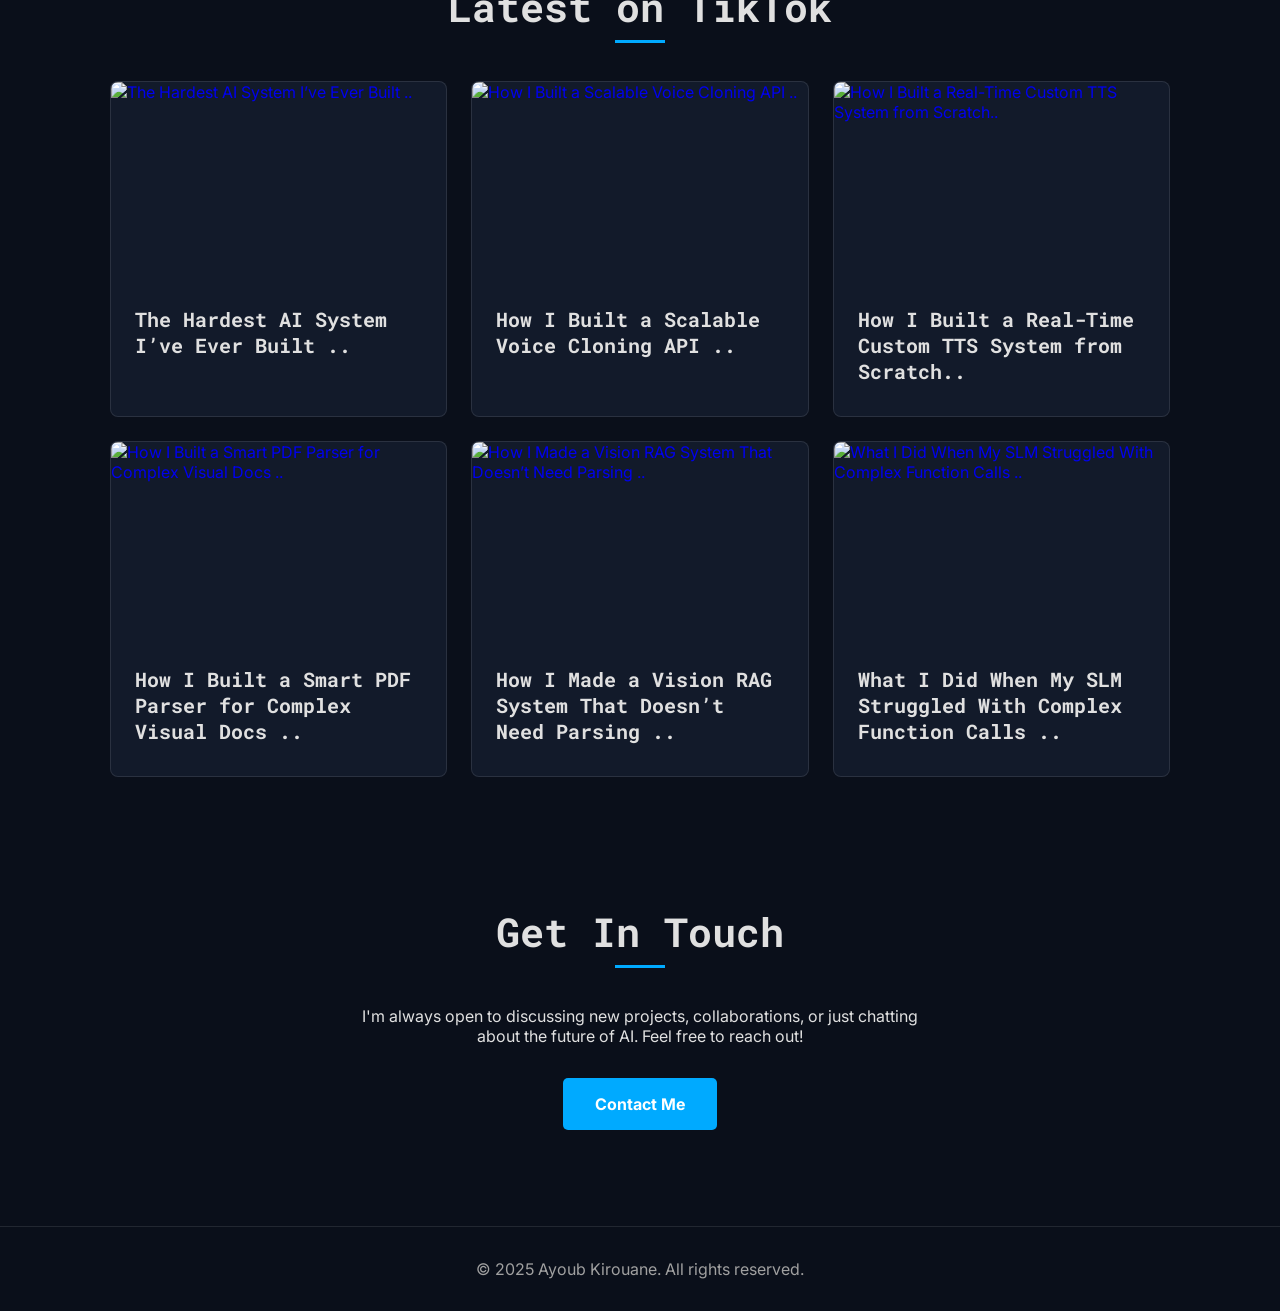
==== commit dcd23cae: "refactor : .." ====
--- a/index.html
+++ b/index.html
@@ -39,7 +39,7 @@
             <div class="container">
                 <img src="https://avatars.githubusercontent.com/u/99510125?s=400&u=cf37844379bf5709cd4b478951248f2dc7d5695e&v=4" alt="Ayoub Kirouane" class="profile-img">
                 <h1 class="hero-title">Ayoub Kirouane</h1>
-                <p id="bio" class="hero-bio">I build intelligent systems from scratch.</p>
+                <p id="bio" class="hero-bio">I build intelligent systems from scratch...</p>
             </div>
         </section>
 
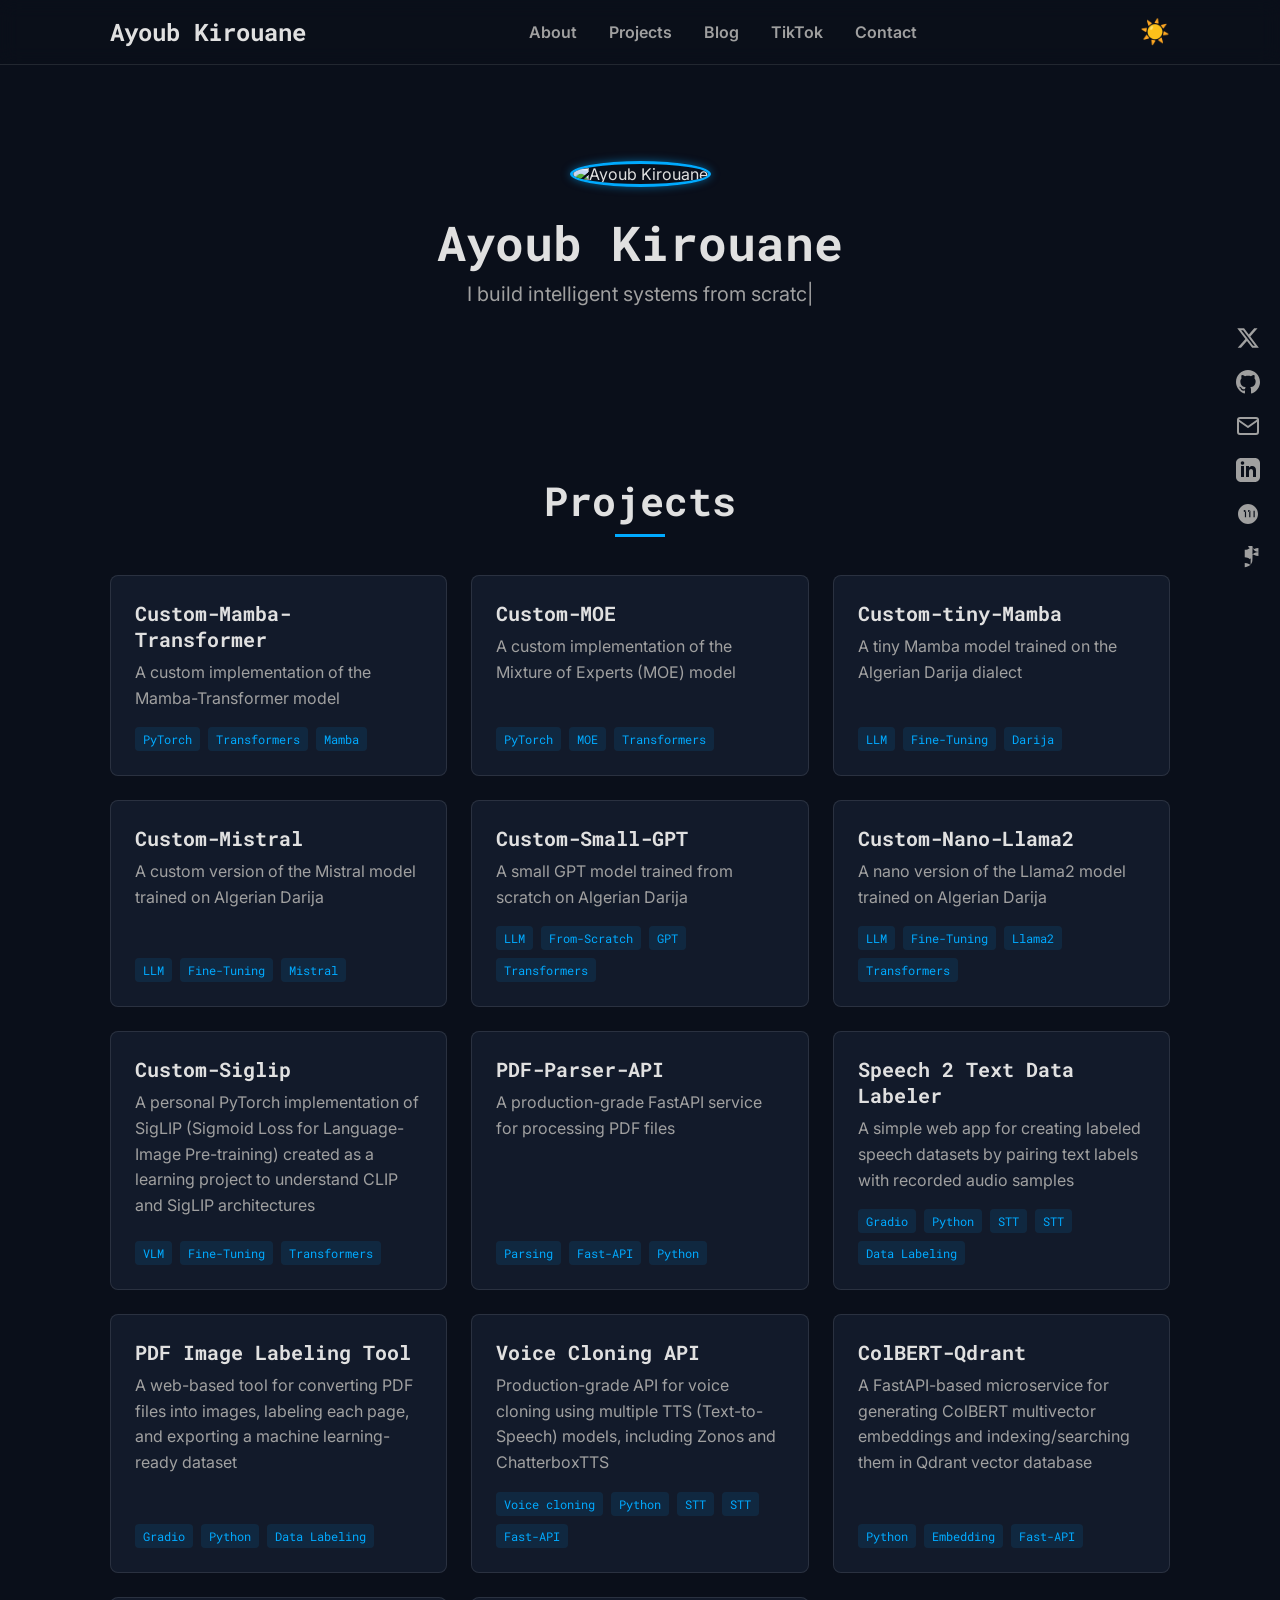
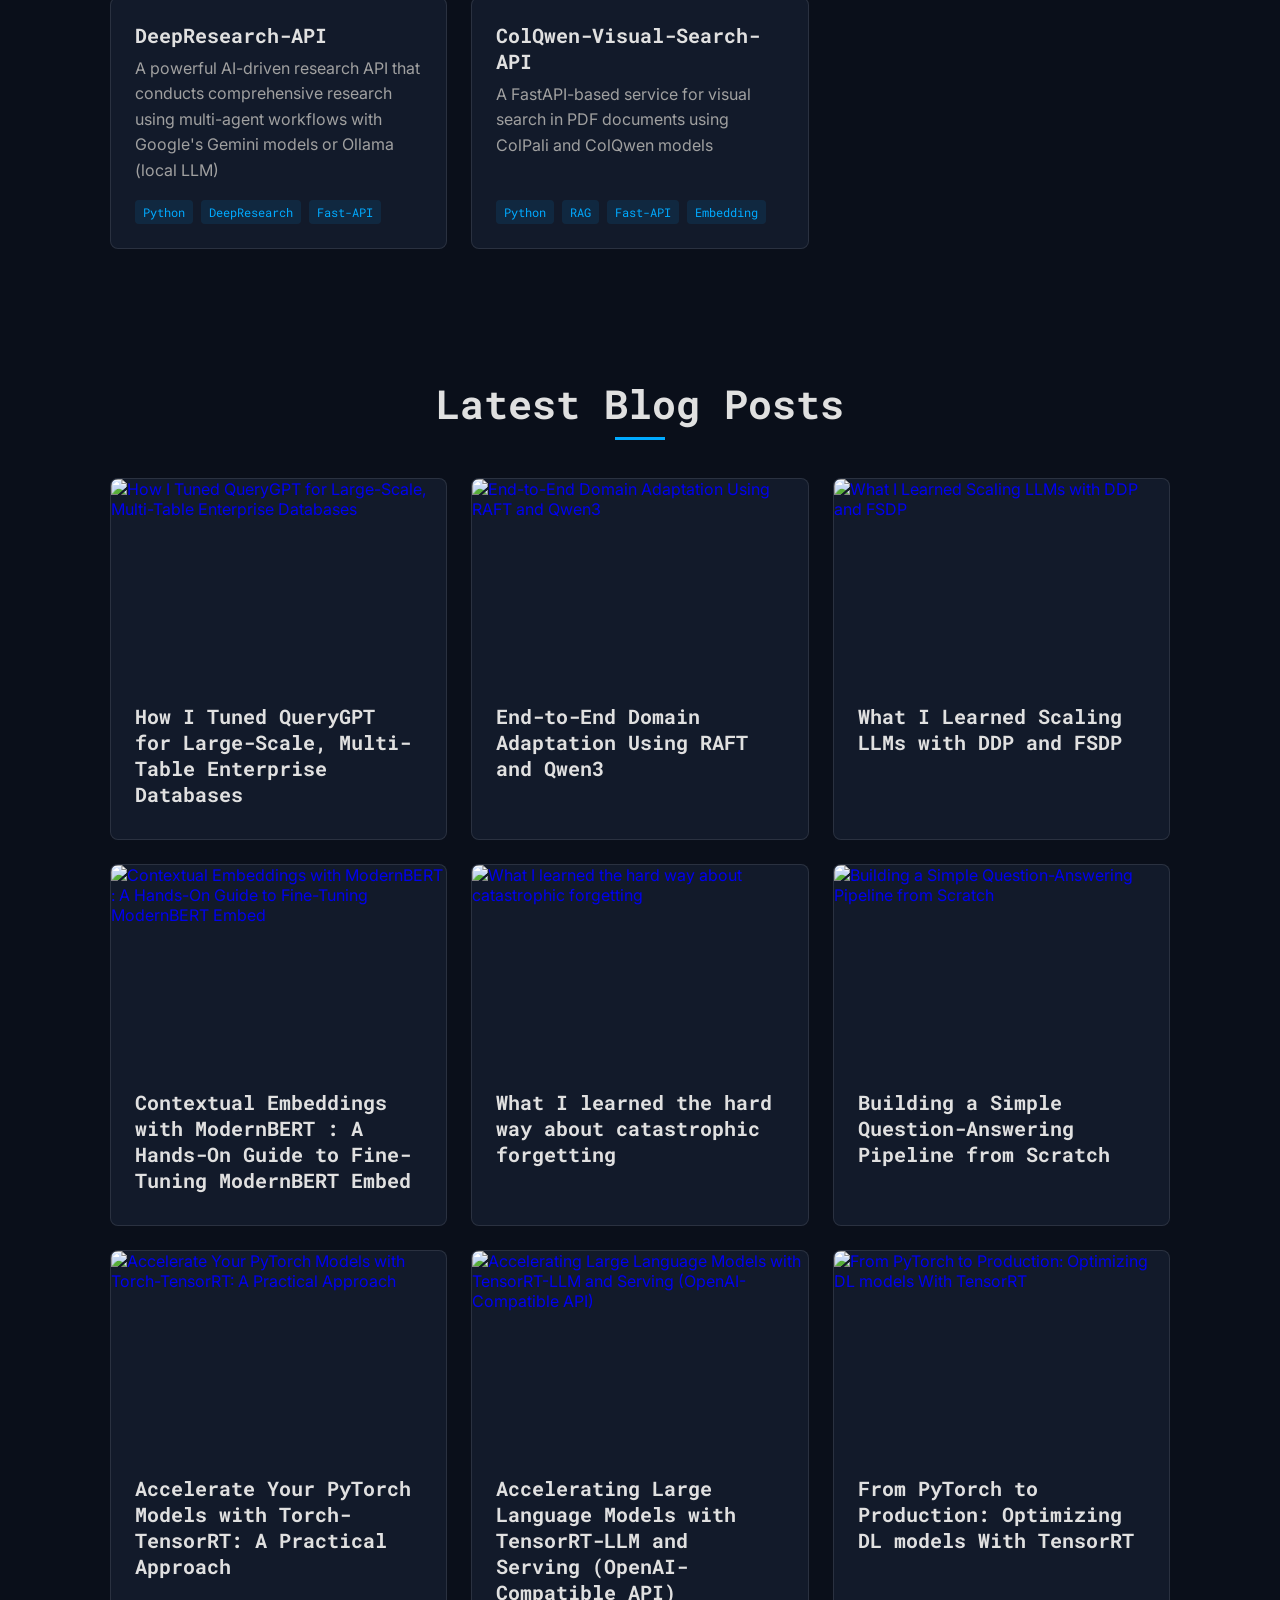
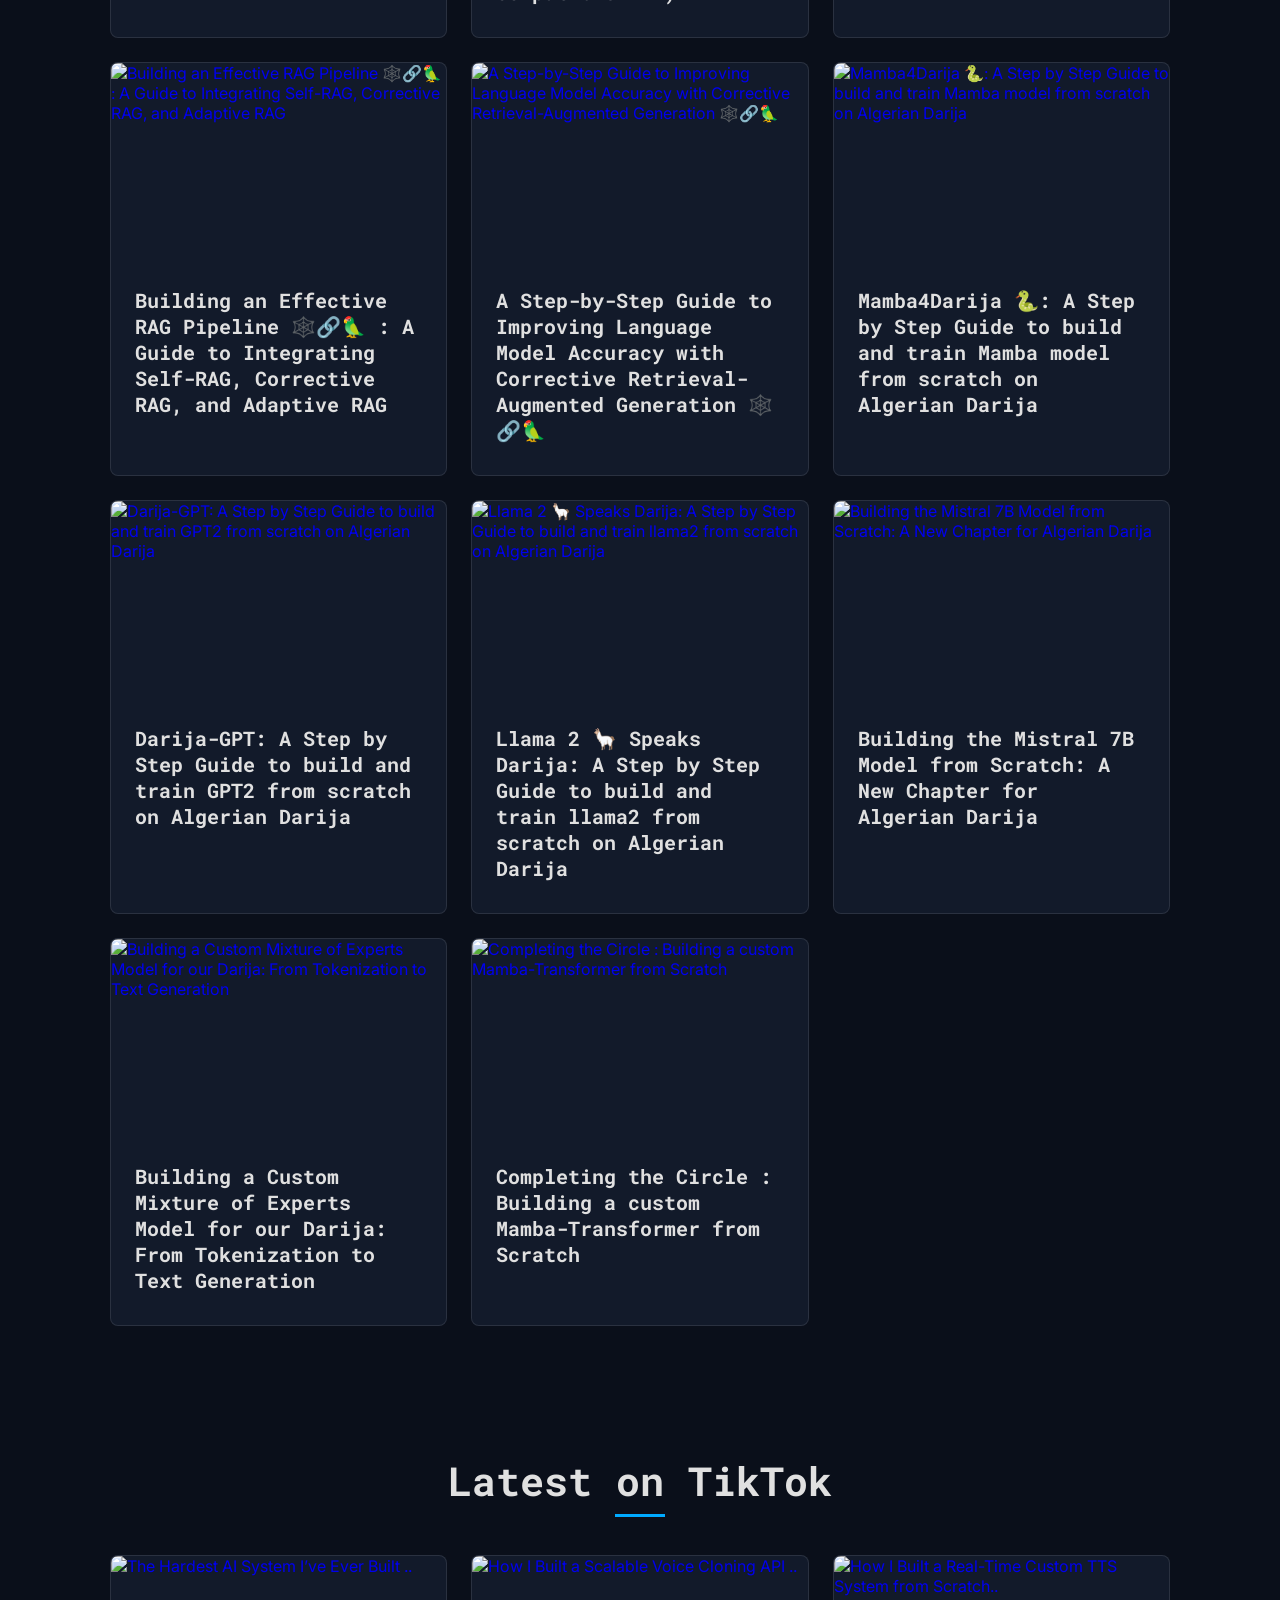
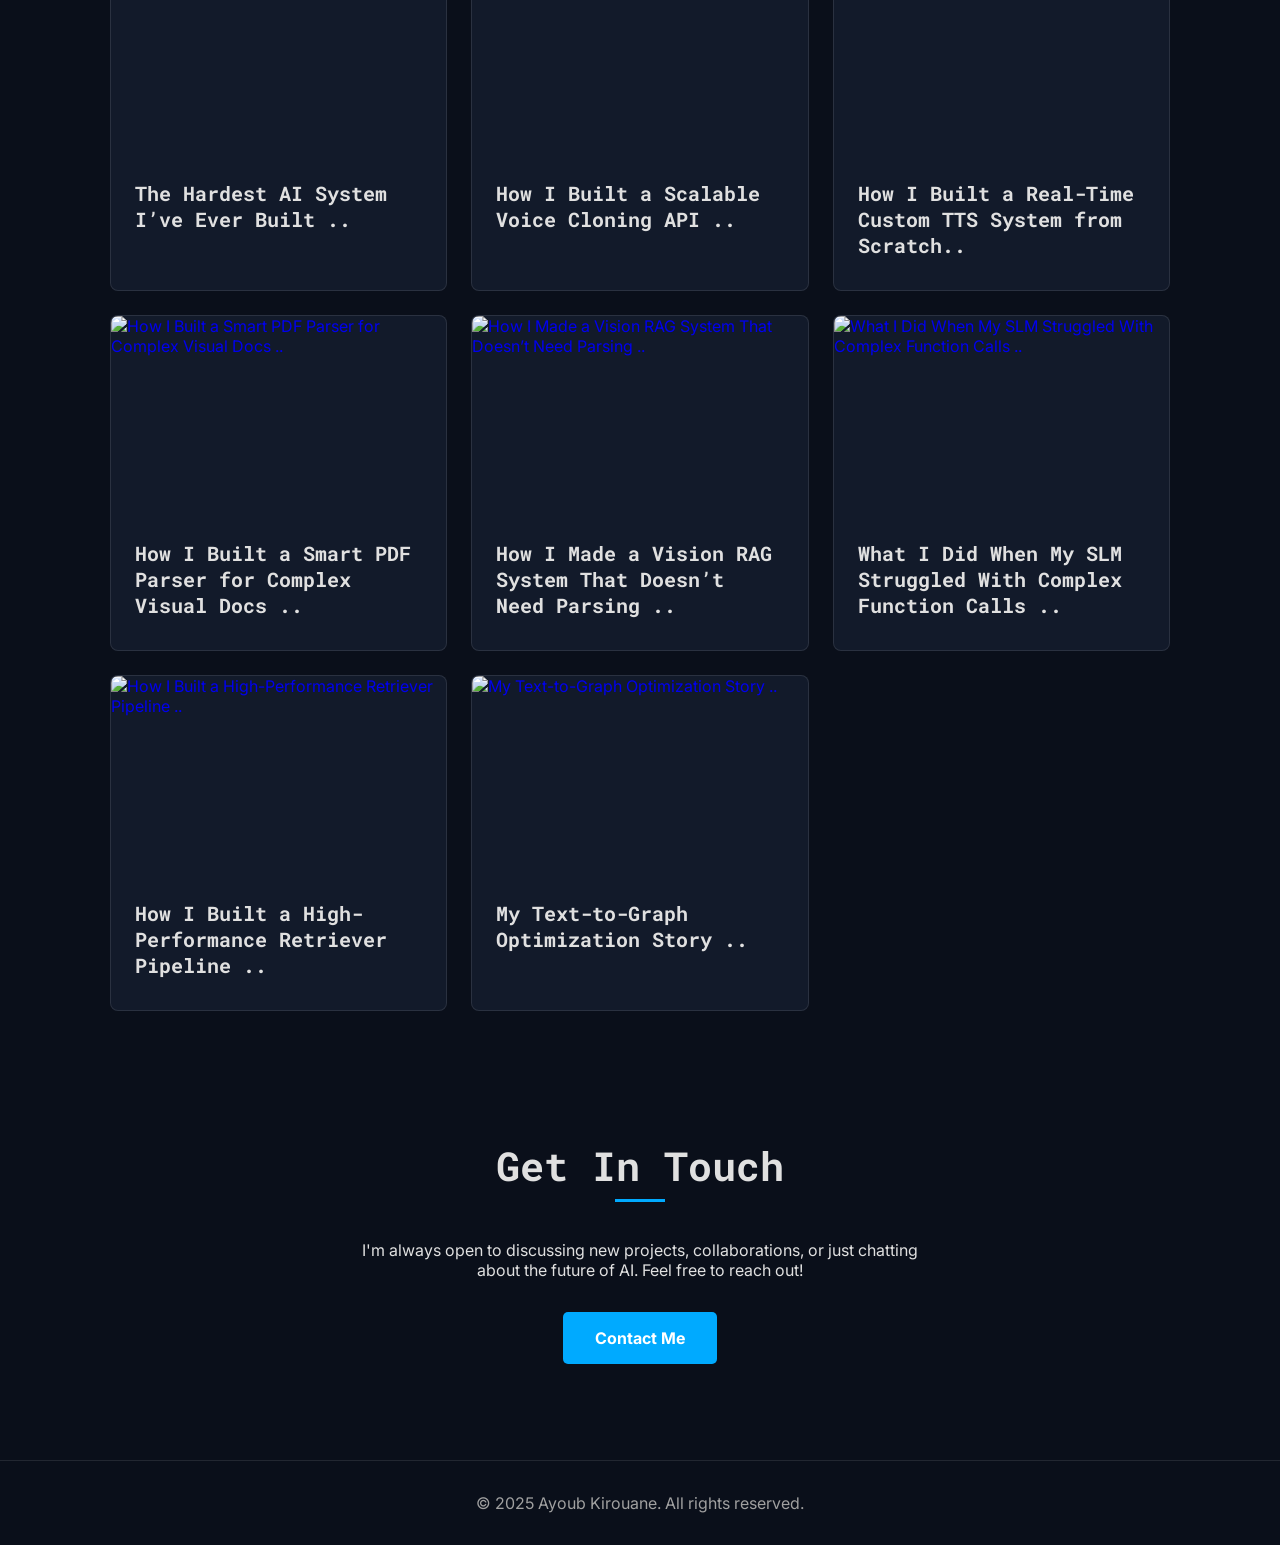
==== commit a0d35294: "remove about me .." ====
--- a/index.html
+++ b/index.html
@@ -76,16 +76,9 @@
             </a>
         </div>
 
-        <section id="about" class="content-section">
-            <div class="container">
-                <h2 class="section-title">About Me</h2>
-                <p id="about-text">Machine Learning Engineer focused on building end-to-end AI systems — from VLMs, LLMs, and RAG pipelines to agentic systems, STT, and TTS. I love solving hard problems from scratch and sharing what I learn through TikTok videos and blog posts on Medium.</p>
-            </div>
-        </section>
-
         <section id="projects" class="content-section">
             <div class="container">
-                <h2 class="section-title">My Simple Projects</h2>
+                <h2 class="section-title">Projects</h2>
                 <div id="projects-container" class="grid-container">
                     <!-- Projects will be injected here -->
                 </div>
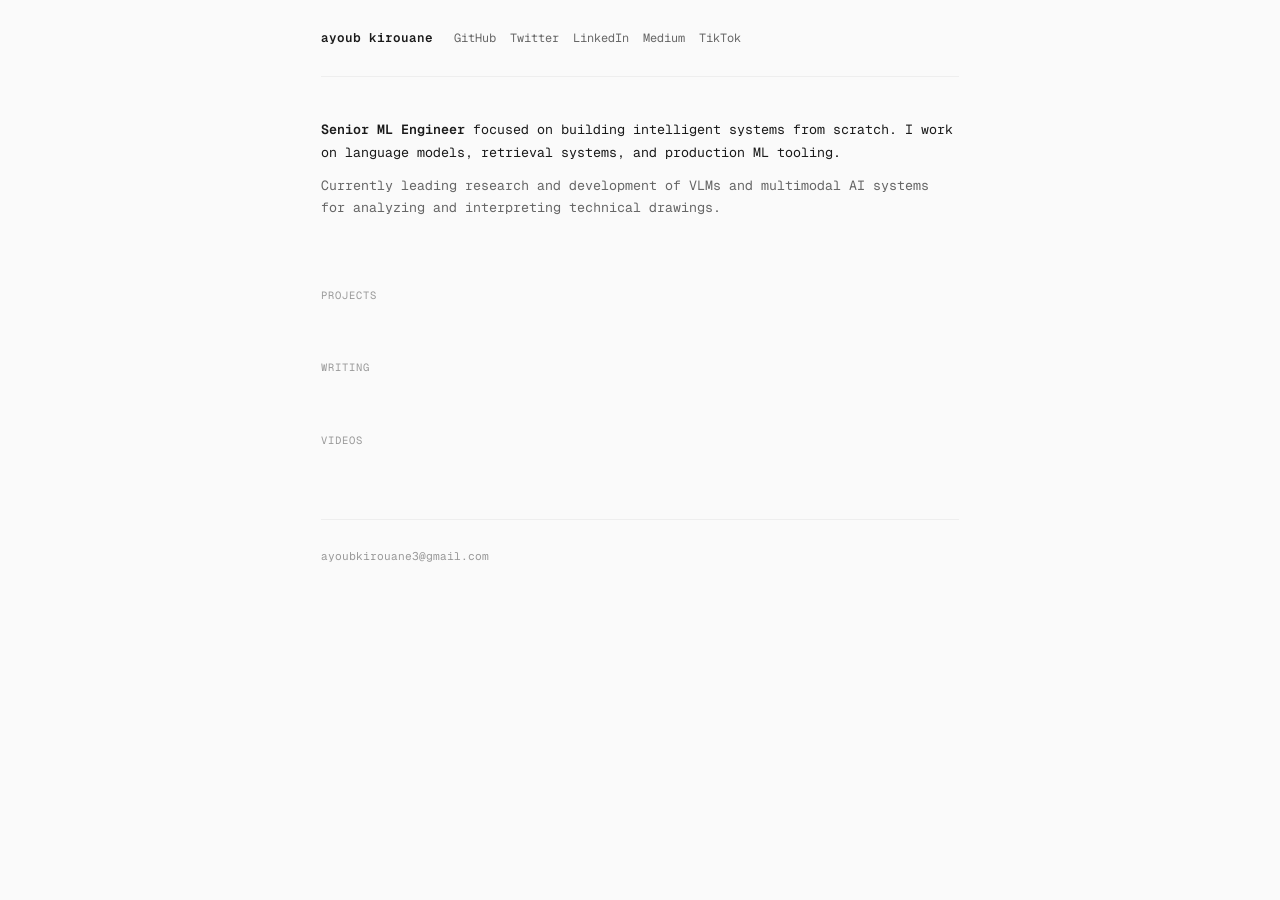
==== commit a376453b: "refactor: update meta tags and restructure HTML for improved clarity and organization" ====
--- a/index.html
+++ b/index.html
@@ -3,123 +3,56 @@
 <head>
     <meta charset="UTF-8" />
     <meta name="viewport" content="width=device-width, initial-scale=1.0" />
-    <meta name="description" content="Ayoub Kirouane's personal website. I like building Machine Learning models from scratch." />
-    <meta name="keywords" content="Ayoub Kirouane, Machine Learning, Deep Learning, AI, Portfolio, Blog, Projects" />
+    <meta name="description" content="Ayoub Kirouane — AI Engineer. Building intelligent systems from scratch." />
+    <meta name="keywords" content="Ayoub Kirouane, Machine Learning, Deep Learning, AI, Portfolio" />
     <meta name="author" content="Ayoub Kirouane" />
-    <meta property="og:title" content="Ayoub Kirouane - AI Engineer" />
-    <meta property="og:description" content="Building the future of AI, one model at a time." />
-    <meta property="og:image" content="https://avatars.githubusercontent.com/u/99510125?s=400&u=cf37844379bf5709cd4b478951248f2dc7d5695e&v=4" />
+    <meta property="og:title" content="Ayoub Kirouane" />
+    <meta property="og:description" content="AI Engineer. Building intelligent systems from scratch." />
     <meta property="og:url" content="https://kirouane-ayoub.github.io/" />
-    <meta name="twitter:card" content="summary_large_image" />
-    <title>Ayoub Kirouane - AI Engineer</title>
+    <meta name="twitter:card" content="summary" />
+    <title>Ayoub Kirouane</title>
     <link rel="icon" href="favicon.png" type="image/x-icon">
-    <link href="https://fonts.googleapis.com/css2?family=Roboto+Mono:wght@400;700&family=Inter:wght@400;600;700&display=swap" rel="stylesheet">
+    <link rel="stylesheet" href="https://fonts.googleapis.com/css2?family=Geist+Mono:wght@400;600&display=swap">
     <link rel="stylesheet" href="style.css" />
 </head>
-<body class="dark-mode">
-    <div id="particles-js"></div>
-    <header class="main-header">
-        <div class="container">
-            <a href="#" class="logo">Ayoub Kirouane</a>
-            <nav class="main-nav">
-                <ul>
-                    <li><a href="#about">About</a></li>
-                    <li><a href="#projects">Projects</a></li>
-                    <li><a href="#blog">Blog</a></li>
-                    <li><a href="#tiktok">TikTok</a></li>
-                    <li><a href="#contact">Contact</a></li>
-                </ul>
-            </nav>
-            <button class="theme-toggler" id="theme-toggler" aria-label="Toggle theme">☀️</button>
-        </div>
+<body>
+    <header>
+        <a href="/" class="site-name">ayoub kirouane</a>
+        <nav>
+            <a href="https://github.com/kirouane-Ayoub" target="_blank">GitHub</a>
+            <a href="https://x.com/ayoub_kirouane" target="_blank">Twitter</a>
+            <a href="https://www.linkedin.com/in/ayoub-kirouane3" target="_blank">LinkedIn</a>
+            <a href="https://medium.com/@ayoubkirouane3" target="_blank">Medium</a>
+            <a href="https://www.tiktok.com/@ayoub.kirouane" target="_blank">TikTok</a>
+        </nav>
     </header>
 
     <main>
-        <section id="hero" class="hero-section">
-            <div class="container">
-                <img src="https://avatars.githubusercontent.com/u/99510125?s=400&u=cf37844379bf5709cd4b478951248f2dc7d5695e&v=4" alt="Ayoub Kirouane" class="profile-img">
-                <h1 class="hero-title">Ayoub Kirouane</h1>
-                <p id="bio" class="hero-bio">I build intelligent systems from scratch...</p>
-            </div>
+        <section class="intro">
+            <p><strong>Senior ML Engineer</strong> focused on building intelligent systems from scratch. I work on language models, retrieval systems, and production ML tooling.</p>
+            <p>Currently leading research and development of VLMs and multimodal AI systems for analyzing and interpreting technical drawings.</p>
         </section>
 
-        <div class="social-bar">
-            <a href="https://x.com/ayoub_kirouane" target="_blank" aria-label="Twitter">
-                <svg class="social-icon" viewBox="0 0 24 24" fill="currentColor">
-                    <path d="M18.244 2.25h3.308l-7.227 8.26 8.502 11.24H16.17l-5.214-6.817L4.99 21.75H1.68l7.73-8.835L1.254 2.25H8.08l4.713 6.231zm-1.161 17.52h1.833L7.084 4.126H5.117z"/>
-                </svg>
-            </a>
-            <a href="https://github.com/kirouane-Ayoub" target="_blank" aria-label="GitHub">
-                <svg class="social-icon" viewBox="0 0 24 24" fill="currentColor">
-                    <path d="M12 0c-6.626 0-12 5.373-12 12 0 5.302 3.438 9.8 8.207 11.387.599.111.793-.261.793-.577v-2.234c-3.338.726-4.033-1.416-4.033-1.416-.546-1.387-1.333-1.756-1.333-1.756-1.089-.745.083-.729.083-.729 1.205.084 1.839 1.237 1.839 1.237 1.07 1.834 2.807 1.304 3.492.997.107-.775.418-1.305.762-1.604-2.665-.305-5.467-1.334-5.467-5.931 0-1.311.469-2.381 1.236-3.221-.124-.303-.535-1.524.117-3.176 0 0 1.008-.322 3.301 1.23.957-.266 1.983-.399 3.003-.404 1.02.005 2.047.138 3.006.404 2.291-1.552 3.297-1.23 3.297-1.23.653 1.653.242 2.874.118 3.176.77.84 1.235 1.91 1.235 3.221 0 4.609-2.807 5.624-5.479 5.921.43.372.823 1.102.823 2.222v3.293c0 .319.192.694.801.576 4.765-1.589 8.199-6.086 8.199-11.386 0-6.627-5.373-12-12-12z"/>
-                </svg>
-            </a>
-            <a href="mailto:AyoubKirouane@proton.me" aria-label="Email">
-                <svg class="social-icon" viewBox="0 0 24 24" stroke="currentColor" fill="none" stroke-width="2" stroke-linecap="round" stroke-linejoin="round">
-                    <path d="M4 4h16c1.1 0 2 .9 2 2v12c0 1.1-.9 2-2 2H4c-1.1 0-2-.9-2-2V6c0-1.1.9-2 2-2z"></path><polyline points="22,6 12,13 2,6"></polyline>
-                </svg>
-            </a>
-            <a href="https://www.linkedin.com/in/ayoub-kirouane3" target="_blank" aria-label="LinkedIn">
-                <svg class="social-icon" viewBox="0 0 24 24" fill="currentColor">
-                    <path d="M19 0h-14c-2.761 0-5 2.239-5 5v14c0 2.761 2.239 5 5 5h14c2.762 0 5-2.239 5-5v-14c0-2.761-2.238-5-5-5zm-11 19h-3v-11h3v11zm-1.5-12.268c-.966 0-1.75-.79-1.75-1.764s.784-1.764 1.75-1.764 1.75.79 1.75 1.764-.783 1.764-1.75 1.764zm13.5 12.268h-3v-5.604c0-3.368-4-3.113-4 0v5.604h-3v-11h3v1.765c1.396-2.586 7-2.777 7 2.476v6.759z"/>
-                </svg>
-            </a>
-            <a href="https://medium.com/@ayoubkirouane3" target="_blank" aria-label="Medium">
-                <svg class="social-icon" viewBox="0 0 24 24" fill="currentColor">
-                    <path d="M12 2C6.48 2 2 6.48 2 12s4.48 10 10 10 10-4.48 10-10S17.52 2 12 2zm-1.92 13.28h-1.2V8.72h1.2v4.56zm-2.4-6.32c0-.53.43-.96.96-.96s.96.43.96.96-.43.96-.96.96-.96-.43-.96-.96zm6.72 6.32h-1.2V8.72h1.2v4.56zm-2.4-6.32c0-.53.43-.96.96-.96s.96.43.96.96-.43.96-.96.96-.96-.43-.96-.96zm6.72 6.32h-1.2V8.72h1.2v4.56z"/>
-                </svg>
-            </a>
-            <a href="https://www.tiktok.com/@ayoub.kirouane" target="_blank" aria-label="TikTok">
-                <svg class="social-icon" viewBox="0 0 24 24" fill="currentColor">
-                    <path d="M12.525.02c1.31-.02 2.61-.01 3.91-.02.08 1.53.63 3.09 1.75 4.17 1.12 1.11 2.7 1.62 4.24 1.79v4.03c-1.44-.05-2.89-.35-4.2-.97-.57-.28-1.1-.68-1.62-1.18-.21 2.32.05 4.84-.28 7.1-.24 1.62-1.04 3.2-2.42 4.32-1.46 1.18-3.33 1.8-5.18 1.87v-4.03c1.44.05 2.89.35 4.2.97.57.28 1.1.68 1.62 1.18.21-2.32-.05-4.84.28-7.1.24-1.62 1.04-3.2 2.42-4.32 1.46-1.18 3.33-1.8 5.18-1.87v-4.03c-1.44.05-2.89.35-4.2.97-.57-.28-1.1-.68-1.62-1.18-.21 2.32.05 4.84-.28 7.1-.24 1.62-1.04 3.2-2.42 4.32-1.46-1.18-3.33-1.8-5.18-1.87V3.86c1.85-.07 3.7-.58 5.18-1.87C11.48 1.04 12.44.49 12.525.02z"/>
-                </svg>
-            </a>
-        </div>
-
-        <section id="projects" class="content-section">
-            <div class="container">
-                <h2 class="section-title">Projects</h2>
-                <div id="projects-container" class="grid-container">
-                    <!-- Projects will be injected here -->
-                </div>
-            </div>
+        <section>
+            <h2 class="section-label">Projects</h2>
+            <div id="projects-list" class="entry-list"></div>
         </section>
 
-        <section id="blog" class="content-section">
-            <div class="container">
-                <h2 class="section-title">Latest Blog Posts</h2>
-                <div id="blog-container" class="grid-container">
-                    <!-- Blog posts will be injected here -->
-                </div>
-            </div>
+        <section>
+            <h2 class="section-label">Writing</h2>
+            <div id="blog-list" class="entry-list"></div>
         </section>
 
-        <section id="tiktok" class="content-section">
-            <div class="container">
-                <h2 class="section-title">Latest on TikTok</h2>
-                <div id="tiktok-container" class="grid-container">
-                    <!-- TikTok videos will be injected here -->
-                </div>
-            </div>
-        </section>
-
-        <section id="contact" class="content-section">
-            <div class="container">
-                <h2 class="section-title">Get In Touch</h2>
-                <p>I'm always open to discussing new projects, collaborations, or just chatting about the future of AI. Feel free to reach out!</p>
-                <a href="mailto:AyoubKirouane@proton.me" class="cta-button">Contact Me</a>
-            </div>
+        <section>
+            <h2 class="section-label">Videos</h2>
+            <div id="tiktok-list" class="entry-list"></div>
         </section>
     </main>
 
-    <footer class="main-footer-bar">
-        <div class="container">
-            <p>&copy; 2025 Ayoub Kirouane. All rights reserved.</p>
-        </div>
+    <footer>
+        <p>ayoubkirouane3@gmail.com</p>
     </footer>
 
-    <script src="https://cdn.jsdelivr.net/particles.js/2.0.0/particles.min.js"></script>
-    <script src="https://cdn.jsdelivr.net/npm/showdown@2.1.0/dist/showdown.min.js"></script>
     <script src="main.js"></script>
 </body>
-</html>+</html>
--- a/style.css
+++ b/style.css
@@ -1,23 +1,15 @@
 :root {
-    --primary-color-dark: #00aaff;
-    --background-color-dark: #0a0f1a;
-    --surface-color-dark: #121a2a;
-    --text-color-dark: #e0e0e0;
-    --subtle-text-dark: #a0a0a0;
-    --glow-effect-dark: 0 0 8px rgba(0, 170, 255, 0.5);
-
-    --primary-color-light: #0056b3;
-    --background-color-light: #f4f7fc;
-    --surface-color-light: #ffffff;
-    --text-color-light: #212121;
-    --subtle-text-light: #5f5f5f;
-
-    --font-primary: 'Inter', sans-serif;
-    --font-mono: 'Roboto Mono', monospace;
-    --transition-speed: 0.3s;
-}
-
-/* Base Styles */
+    --color-bg: #fafafa;
+    --color-text: #1a1a1a;
+    --color-text-secondary: #666;
+    --color-text-tertiary: #999;
+    --color-border: #eee;
+    --color-hover-bg: #1a1a1a;
+    --color-hover-text: #fafafa;
+    --font-sans: 'Geist Mono', monospace;
+    --font-mono: 'Geist Mono', monospace;
+}
+
 *, *::before, *::after {
     box-sizing: border-box;
     margin: 0;
@@ -25,369 +17,190 @@
 }
 
 html {
-    scroll-behavior: smooth;
-    font-size: 16px;
+    font-size: 14px;
+    -webkit-font-smoothing: antialiased;
+    -moz-osx-font-smoothing: grayscale;
 }
 
 body {
-    font-family: var(--font-primary);
-    transition: background-color var(--transition-speed), color var(--transition-speed);
-}
-
-.container {
-    max-width: 1100px;
+    font-family: var(--font-sans);
+    background-color: var(--color-bg);
+    color: var(--color-text);
+    line-height: 1.6;
+    max-width: 680px;
     margin: 0 auto;
-    padding: 0 20px;
-}
-
-/* Theme Styles */
-body.dark-mode {
-    background-color: var(--background-color-dark);
-    color: var(--text-color-dark);
-}
-
-body.light-mode {
-    background-color: var(--background-color-light);
-    color: var(--text-color-light);
-}
-
-/* Particles Background */
-#particles-js {
-    position: fixed;
-    width: 100%;
-    height: 100%;
-    top: 0;
-    left: 0;
-    z-index: -1;
-}
-
-/* Header & Navigation */
-.main-header {
-    position: sticky;
-    top: 0;
-    width: 100%;
-    z-index: 100;
-    padding: 1rem 0;
-    background-color: rgba(10, 15, 26, 0.8);
-    backdrop-filter: blur(10px);
-    border-bottom: 1px solid rgba(255, 255, 255, 0.1);
-}
-
-.light-mode .main-header {
-    background-color: rgba(255, 255, 255, 0.8);
-    border-bottom: 1px solid rgba(0, 0, 0, 0.1);
-}
-
-.main-header .container {
-    display: flex;
-    justify-content: space-between;
+    padding: 0 1.5rem;
+}
+
+/* Header */
+header {
+    display: flex;
     align-items: center;
-}
-
-.logo {
-    font-family: var(--font-mono);
-    font-weight: 700;
-    font-size: 1.5rem;
+    gap: 1.5rem;
+    padding: 2rem 0;
+    border-bottom: 1px solid var(--color-border);
+}
+
+.site-name {
+    font-family: var(--font-mono);
+    font-size: 0.9rem;
+    font-weight: 600;
     text-decoration: none;
-}
-
-body.dark-mode .logo { color: var(--text-color-dark); }
-body.light-mode .logo { color: var(--text-color-light); }
-
-.main-nav ul {
-    display: flex;
-    list-style: none;
-    gap: 2rem;
-}
-
-.main-nav a {
+    color: var(--color-text);
+    white-space: nowrap;
+}
+
+nav {
+    display: flex;
+    gap: 1rem;
+    flex-wrap: wrap;
+}
+
+nav a {
+    font-size: 0.85rem;
+    color: var(--color-text-secondary);
     text-decoration: none;
+    transition: color 0.15s;
+}
+
+nav a:hover {
+    color: var(--color-text);
+}
+
+/* Intro */
+.intro {
+    padding: 3rem 0 1rem;
+}
+
+.intro p {
+    font-size: 0.95rem;
+    color: var(--color-text-secondary);
+    margin-bottom: 0.75rem;
+    line-height: 1.7;
+}
+
+.intro p:first-child {
+    color: var(--color-text);
+}
+
+.intro strong {
     font-weight: 600;
-    transition: color var(--transition-speed);
-}
-
-body.dark-mode .main-nav a { color: var(--subtle-text-dark); }
-body.light-mode .main-nav a { color: var(--subtle-text-light); }
-
-body.dark-mode .main-nav a:hover { color: var(--primary-color-dark); }
-body.light-mode .main-nav a:hover { color: var(--primary-color-light); }
-
-.theme-toggler {
-    background: none;
-    border: none;
-    font-size: 1.5rem;
-    cursor: pointer;
-    transition: transform var(--transition-speed);
-}
-.theme-toggler:hover {
-    transform: scale(1.1) rotate(15deg);
-}
-body.dark-mode .theme-toggler { color: var(--primary-color-dark); }
-body.light-mode .theme-toggler { color: var(--primary-color-light); }
-
-
-/* Hero Section */
-.hero-section {
-    text-align: center;
-    padding: 6rem 0;
+    color: var(--color-text);
+}
+
+/* Section Labels */
+.section-label {
+    font-family: var(--font-mono);
+    font-size: 0.75rem;
+    font-weight: 400;
+    text-transform: uppercase;
+    letter-spacing: 0.1em;
+    color: var(--color-text-tertiary);
+    margin-top: 3rem;
+    margin-bottom: 1rem;
+}
+
+/* Entry List */
+.entry-list {
     display: flex;
     flex-direction: column;
+}
+
+.entry {
+    display: flex;
     align-items: center;
-}
-
-.hero-section .profile-img {
-    width: 150px;
-    height: 150px;
-    border-radius: 50%;
+    gap: 1rem;
+    padding: 0.4rem 0.75rem;
+    margin: 0 -0.75rem;
+    text-decoration: none;
+    color: var(--color-text);
+    border-radius: 4px;
+    transition: background-color 0.15s, color 0.15s;
+}
+
+.entry:hover {
+    background-color: var(--color-hover-bg);
+    color: var(--color-hover-text);
+}
+
+.entry:hover .entry-meta {
+    color: var(--color-hover-text);
+    opacity: 0.7;
+}
+
+.entry:hover .entry-tags {
+    color: var(--color-hover-text);
+    opacity: 0.5;
+}
+
+.entry-meta {
+    font-family: var(--font-mono);
+    font-size: 0.8rem;
+    color: var(--color-text-tertiary);
+    white-space: nowrap;
+    flex-shrink: 0;
+    transition: color 0.15s;
+}
+
+.entry-title {
+    font-size: 0.95rem;
+    font-weight: 400;
+}
+
+.entry-tags {
+    font-family: var(--font-mono);
+    font-size: 0.7rem;
+    color: var(--color-text-tertiary);
+    margin-left: auto;
+    white-space: nowrap;
+    flex-shrink: 0;
+    transition: color 0.15s;
+}
+
+.entry-thumb {
+    width: 50px;
+    height: 32px;
     object-fit: cover;
-    margin-bottom: 1.5rem;
-    border: 3px solid;
-    transition: transform var(--transition-speed), box-shadow var(--transition-speed);
-}
-body.dark-mode .hero-section .profile-img {
-    border-color: var(--primary-color-dark);
-    box-shadow: var(--glow-effect-dark);
-}
-body.light-mode .hero-section .profile-img {
-    border-color: var(--primary-color-light);
-}
-.hero-section .profile-img:hover {
-    transform: scale(1.05);
-}
-
-.hero-title {
-    font-family: var(--font-mono);
-    font-size: 3rem;
-    margin-bottom: 0.5rem;
-}
-
-.hero-bio {
-    font-size: 1.25rem;
-    min-height: 2rem;
-}
-body.dark-mode .hero-bio { color: var(--subtle-text-dark); }
-body.light-mode .hero-bio { color: var(--subtle-text-light); }
-
-#bio::after {
-    content: '|';
-    animation: blink 1s infinite;
-}
-@keyframes blink {
-    50% { opacity: 0; }
-}
-
-.social-bar {
-    position: fixed;
-    top: 50%;
-    right: 20px;
-    transform: translateY(-50%);
-    display: flex;
-    flex-direction: column;
-    gap: 1rem;
-    z-index: 100;
-}
-
-.social-icon {
-    width: 24px;
-    height: 24px;
-    transition: transform var(--transition-speed), color var(--transition-speed);
-}
-body.dark-mode .social-icon {
-    color: var(--subtle-text-dark);
-}
-body.light-mode .social-icon {
-    color: var(--subtle-text-light);
-}
-.social-bar a:hover .social-icon {
-    transform: scale(1.2);
-}
-body.dark-mode .social-bar a:hover .social-icon {
-    color: var(--primary-color-dark);
-}
-body.light-mode .social-bar a:hover .social-icon {
-    color: var(--primary-color-light);
-}
-
-/* Content Sections */
-.content-section {
-    padding: 4rem 0;
-}
-
-.section-title {
-    font-family: var(--font-mono);
-    font-size: 2.5rem;
-    text-align: center;
-    margin-bottom: 3rem;
-    position: relative;
-}
-
-.section-title::after {
-    content: '';
-    position: absolute;
-    bottom: -10px;
-    left: 50%;
-    transform: translateX(-50%);
-    width: 50px;
-    height: 3px;
-}
-body.dark-mode .section-title::after { background-color: var(--primary-color-dark); }
-body.light-mode .section-title::after { background-color: var(--primary-color-light); }
-
-#about p {
-    max-width: 800px;
-    margin: 0 auto;
-    text-align: center;
-    font-size: 1.1rem;
-    line-height: 1.8;
-}
-
-/* Grid Container for Projects & Blog */
-.grid-container {
-    display: grid;
-    grid-template-columns: repeat(auto-fill, minmax(300px, 1fr));
-    gap: 1.5rem;
-}
-
-.card {
-    border-radius: 8px;
-    overflow: hidden;
-    transition: transform var(--transition-speed), box-shadow var(--transition-speed);
-    text-decoration: none;
-    display: flex;
-    flex-direction: column;
-}
-body.dark-mode .card {
-    background-color: var(--surface-color-dark);
-    border: 1px solid rgba(255, 255, 255, 0.1);
-}
-body.light-mode .card {
-    background-color: var(--surface-color-light);
-    border: 1px solid rgba(0, 0, 0, 0.1);
-}
-
-.card:hover {
-    transform: translateY(-5px);
-}
-body.dark-mode .card:hover {
-    box-shadow: 0 10px 20px rgba(0, 0, 0, 0.2);
-    border-color: var(--primary-color-dark);
-}
-body.light-mode .card:hover {
-    box-shadow: 0 10px 20px rgba(0, 0, 0, 0.1);
-    border-color: var(--primary-color-light);
-}
-
-.card-img-container {
-    height: 200px;
-    overflow: hidden;
-}
-
-.card-img-container img {
-    width: 100%;
-    height: 100%;
-    object-fit: cover;
-}
-
-.card-content {
-    padding: 1.5rem;
-    display: flex;
-    flex-direction: column;
-    flex-grow: 1;
-}
-
-.card-title {
-    font-family: var(--font-mono);
-    font-size: 1.25rem;
-    margin-bottom: 0.5rem;
-}
-body.dark-mode .card-title { color: var(--text-color-dark); }
-body.light-mode .card-title { color: var(--text-color-light); }
-
-.card-description {
-    font-size: 1rem;
-    line-height: 1.6;
-    flex-grow: 1;
-    margin-bottom: 1rem;
-}
-body.dark-mode .card-description { color: var(--subtle-text-dark); }
-body.light-mode .card-description { color: var(--subtle-text-light); }
-
-.card-tags {
-    display: flex;
-    flex-wrap: wrap;
-    gap: 0.5rem;
-}
-
-.card-tag {
-    font-family: var(--font-mono);
-    font-size: 0.75rem;
-    padding: 0.25rem 0.5rem;
-    border-radius: 4px;
-}
-body.dark-mode .card-tag {
-    background-color: rgba(0, 170, 255, 0.1);
-    color: var(--primary-color-dark);
-}
-body.light-mode .card-tag {
-    background-color: rgba(0, 86, 179, 0.1);
-    color: var(--primary-color-light);
-}
-
-/* Contact Section */
-#contact {
-    text-align: center;
-}
-
-#contact p {
-    max-width: 600px;
-    margin: 0 auto 2rem;
-}
-
-.cta-button {
-    display: inline-block;
-    padding: 1rem 2rem;
-    text-decoration: none;
-    font-weight: 700;
-    border-radius: 5px;
-    transition: transform var(--transition-speed), box-shadow var(--transition-speed);
-}
-body.dark-mode .cta-button {
-    background-color: var(--primary-color-dark);
-    color: #fff;
-}
-body.light-mode .cta-button {
-    background-color: var(--primary-color-light);
-    color: #fff;
-}
-.cta-button:hover {
-    transform: translateY(-3px);
-}
-body.dark-mode .cta-button:hover {
-    box-shadow: var(--glow-effect-dark);
-}
-body.light-mode .cta-button:hover {
-    box-shadow: 0 5px 15px rgba(0, 86, 179, 0.3);
+    border-radius: 3px;
+    flex-shrink: 0;
+    margin-left: auto;
+}
+
+.entry:hover .entry-thumb {
+    opacity: 0.85;
 }
 
 /* Footer */
-.main-footer-bar {
-    text-align: center;
+footer {
+    margin-top: 4rem;
     padding: 2rem 0;
-    margin-top: 2rem;
-    border-top: 1px solid;
-}
-body.dark-mode .main-footer-bar {
-    border-color: rgba(255, 255, 255, 0.1);
-    color: var(--subtle-text-dark);
-}
-body.light-mode .main-footer-bar {
-    border-color: rgba(0, 0, 0, 0.1);
-    color: var(--subtle-text-light);
-}
-
-/* Responsive Design */
-@media (max-width: 768px) {
-    .main-nav { display: none; } /* Simple hide for now, can be replaced with a burger menu */
-    .hero-title { font-size: 2.5rem; }
-    .section-title { font-size: 2rem; }
-}+    border-top: 1px solid var(--color-border);
+}
+
+footer p {
+    font-family: var(--font-mono);
+    font-size: 0.8rem;
+    color: var(--color-text-tertiary);
+}
+
+/* Responsive */
+@media (max-width: 600px) {
+    .entry {
+        flex-wrap: wrap;
+        gap: 0.25rem;
+    }
+
+    .entry-tags {
+        display: none;
+    }
+
+    .entry-meta {
+        width: 100%;
+    }
+
+    header {
+        flex-direction: column;
+        align-items: flex-start;
+        gap: 0.75rem;
+    }
+}
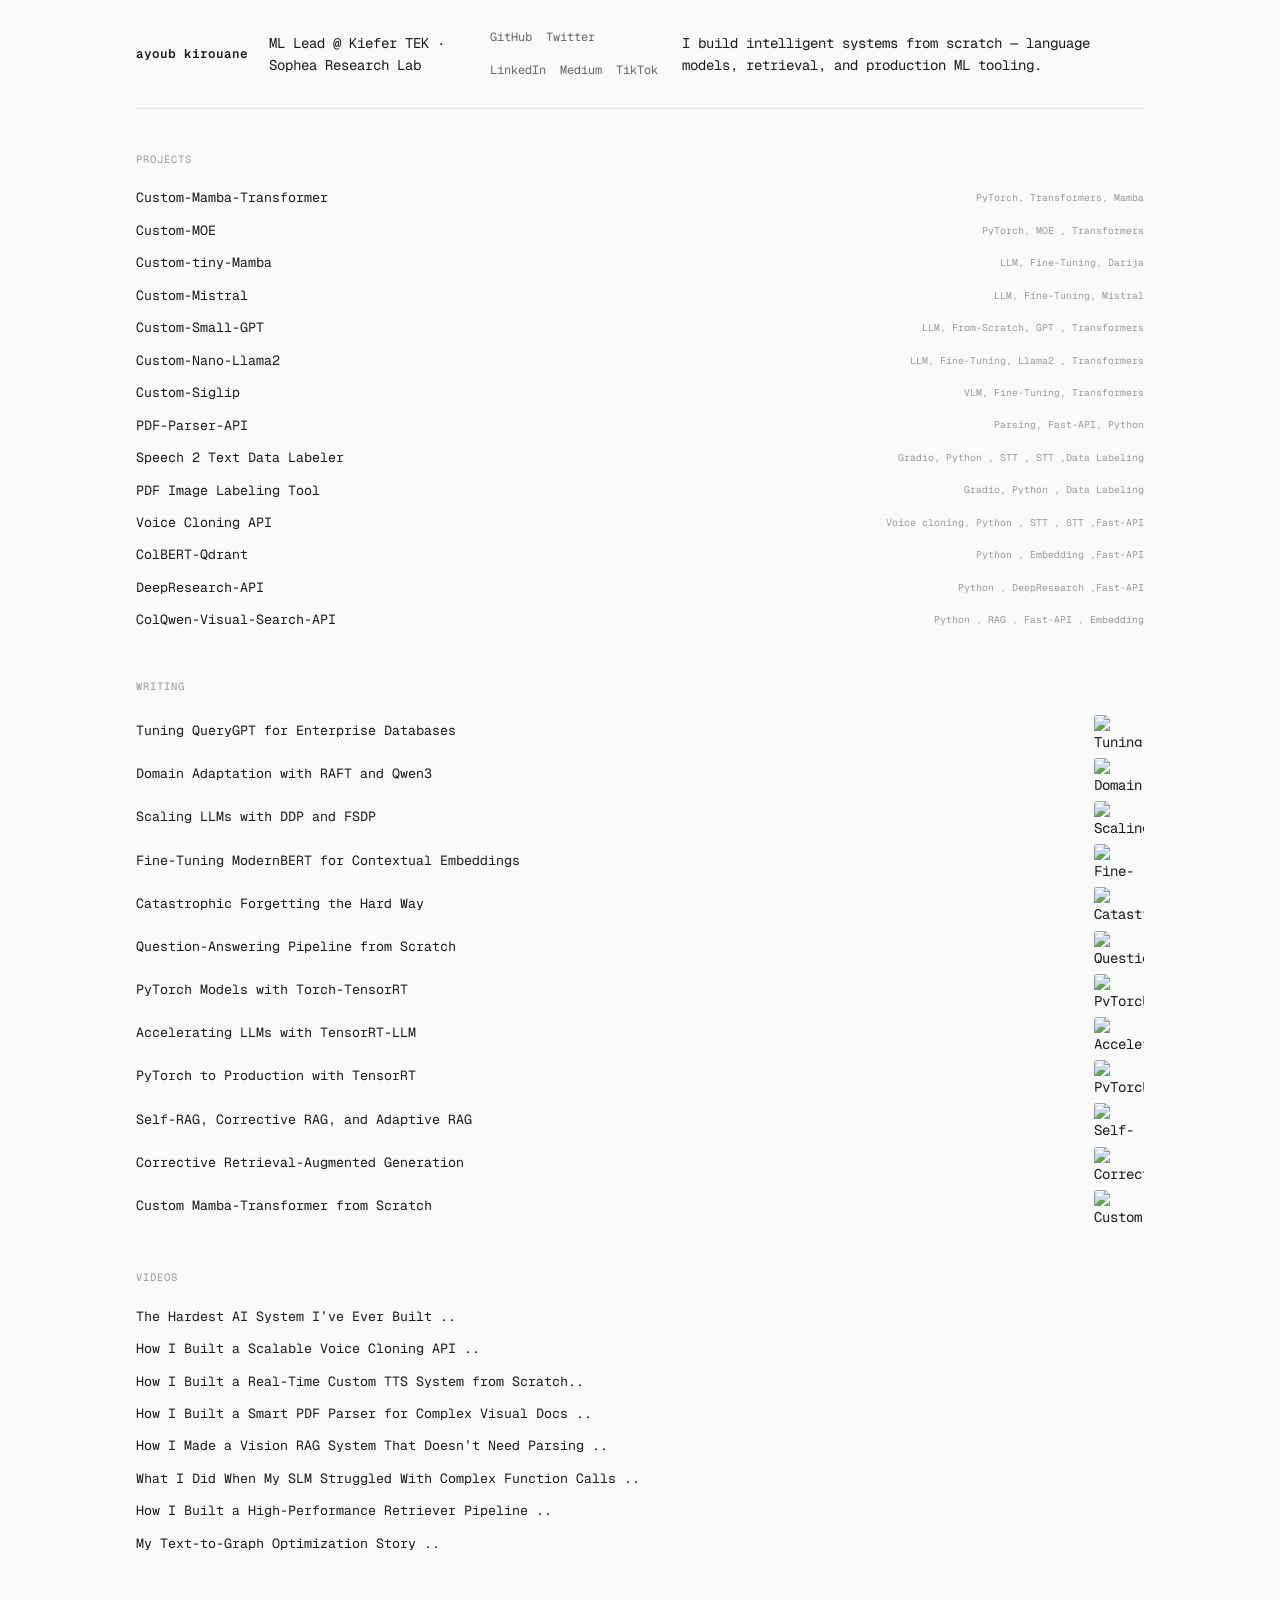
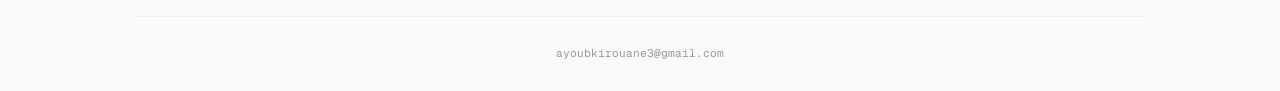
==== commit 1c640425: "refactor: update meta tags and header structure for improved clarity and organization" ====
--- a/index.html
+++ b/index.html
@@ -3,11 +3,11 @@
 <head>
     <meta charset="UTF-8" />
     <meta name="viewport" content="width=device-width, initial-scale=1.0" />
-    <meta name="description" content="Ayoub Kirouane — AI Engineer. Building intelligent systems from scratch." />
-    <meta name="keywords" content="Ayoub Kirouane, Machine Learning, Deep Learning, AI, Portfolio" />
+    <meta name="description" content="Ayoub Kirouane — ML Lead at Kiefer TEK, heading the Sophea Research Lab. Language models, retrieval systems, and production ML tooling." />
+    <meta name="keywords" content="Ayoub Kirouane, Machine Learning, Deep Learning, AI, LLM, Research, Portfolio" />
     <meta name="author" content="Ayoub Kirouane" />
     <meta property="og:title" content="Ayoub Kirouane" />
-    <meta property="og:description" content="AI Engineer. Building intelligent systems from scratch." />
+    <meta property="og:description" content="ML Lead at Kiefer TEK, heading the Sophea Research Lab. Language models, retrieval systems, and production ML tooling." />
     <meta property="og:url" content="https://kirouane-ayoub.github.io/" />
     <meta name="twitter:card" content="summary" />
     <title>Ayoub Kirouane</title>
@@ -16,8 +16,9 @@
     <link rel="stylesheet" href="style.css" />
 </head>
 <body>
-    <header>
-        <a href="/" class="site-name">ayoub kirouane</a>
+    <header class="hero">
+        <h1 class="site-name">ayoub kirouane</h1>
+        <p class="role">ML Lead @ Kiefer TEK · Sophea Research Lab</p>
         <nav>
             <a href="https://github.com/kirouane-Ayoub" target="_blank">GitHub</a>
             <a href="https://x.com/ayoub_kirouane" target="_blank">Twitter</a>
@@ -25,17 +26,18 @@
             <a href="https://medium.com/@ayoubkirouane3" target="_blank">Medium</a>
             <a href="https://www.tiktok.com/@ayoub.kirouane" target="_blank">TikTok</a>
         </nav>
+        <p class="tagline">I build intelligent systems from scratch — language models, retrieval, and production ML tooling.</p>
     </header>
 
     <main>
-        <section class="intro">
-            <p><strong>Senior ML Engineer</strong> focused on building intelligent systems from scratch. I work on language models, retrieval systems, and production ML tooling.</p>
-            <p>Currently leading research and development of VLMs and multimodal AI systems for analyzing and interpreting technical drawings.</p>
+        <section id="papers-section" hidden>
+            <h2 class="section-label">Publications</h2>
+            <div id="papers-list" class="entry-list"></div>
         </section>
 
         <section>
             <h2 class="section-label">Projects</h2>
-            <div id="projects-list" class="entry-list"></div>
+            <div id="projects-list"></div>
         </section>
 
         <section>
--- a/style.css
+++ b/style.css
@@ -27,7 +27,7 @@
     background-color: var(--color-bg);
     color: var(--color-text);
     line-height: 1.6;
-    max-width: 680px;
+    max-width: 1050px;
     margin: 0 auto;
     padding: 0 1.5rem;
 }
@@ -181,6 +181,7 @@
     font-family: var(--font-mono);
     font-size: 0.8rem;
     color: var(--color-text-tertiary);
+    text-align: center;
 }
 
 /* Responsive */
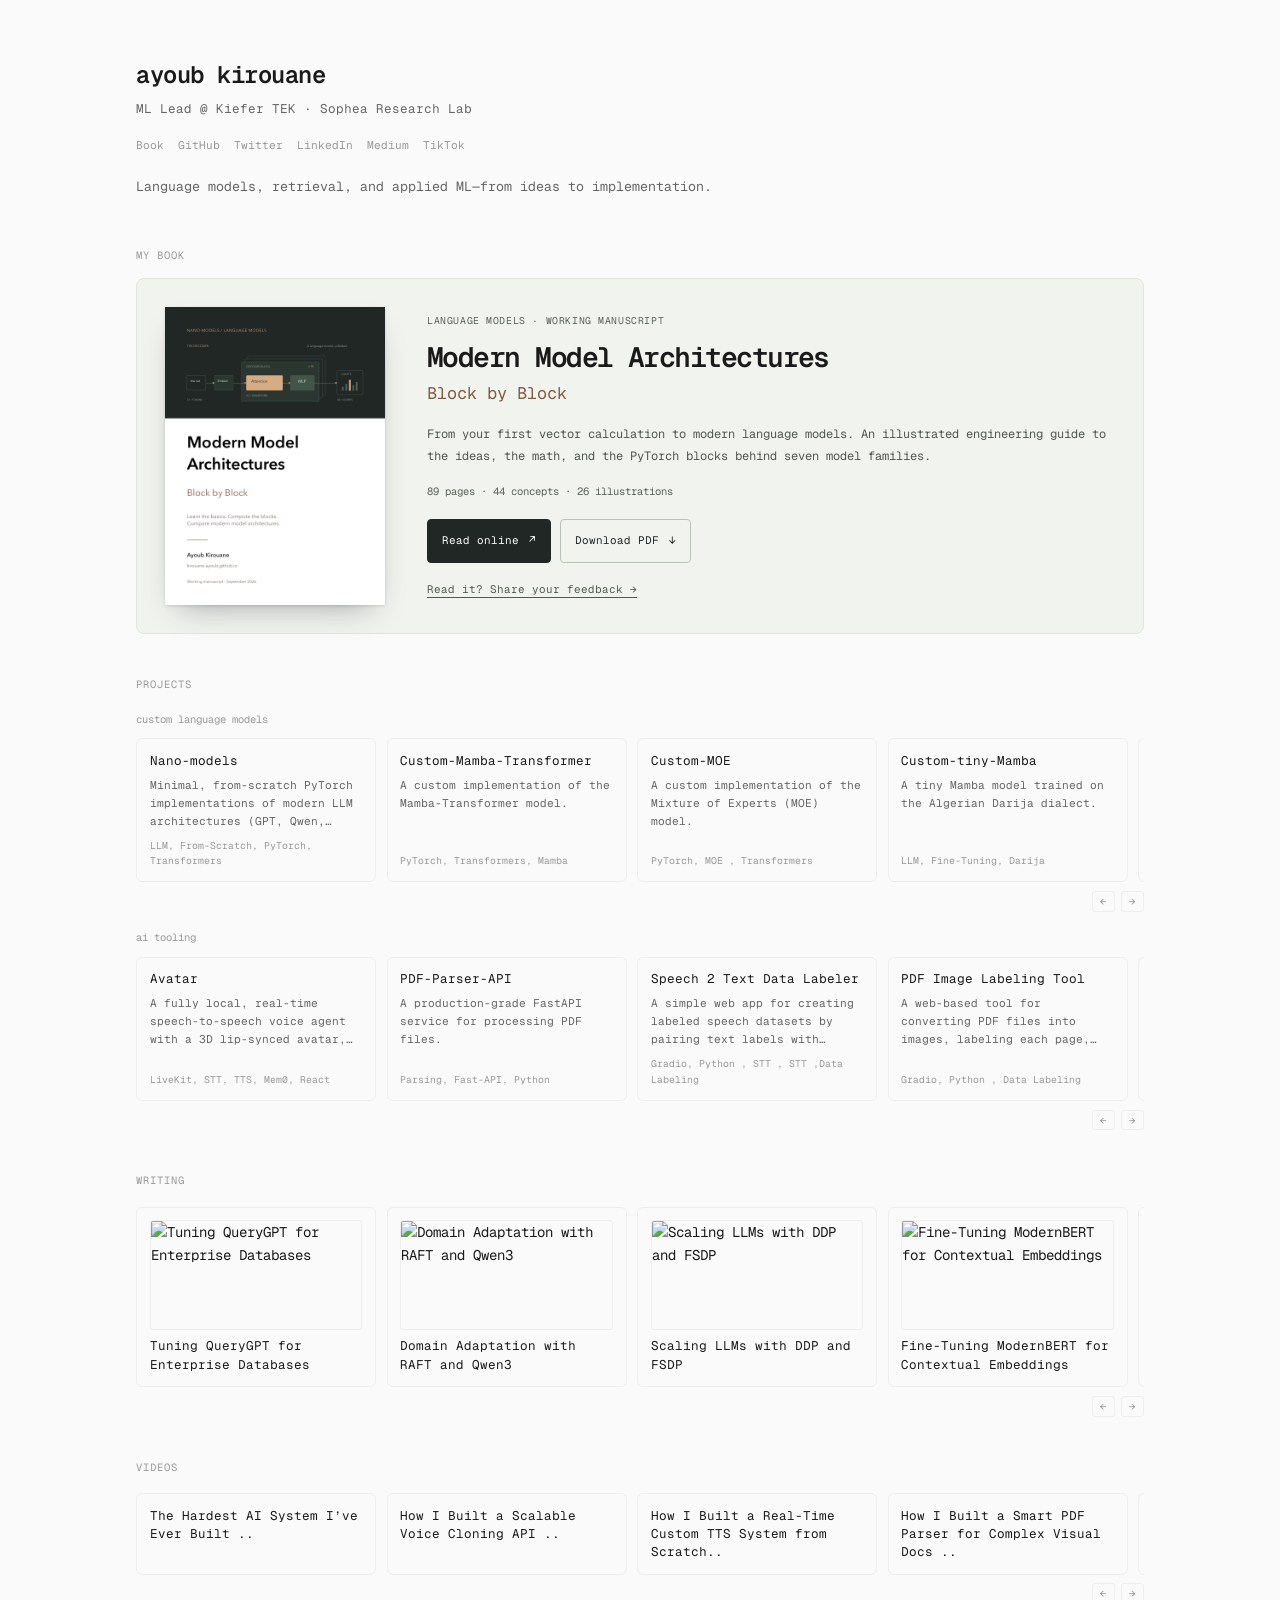
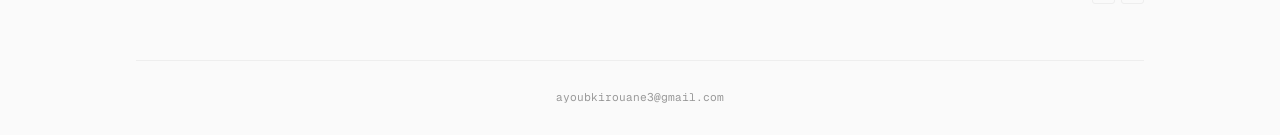
==== commit 7b36e1ba: "Add book showcase and reader; update portfolio tagline" ====
--- a/index.html
+++ b/index.html
@@ -20,16 +20,38 @@
         <h1 class="site-name">ayoub kirouane</h1>
         <p class="role">ML Lead @ Kiefer TEK · Sophea Research Lab</p>
         <nav>
+            <a href="#book">Book</a>
             <a href="https://github.com/kirouane-Ayoub" target="_blank">GitHub</a>
             <a href="https://x.com/ayoub_kirouane" target="_blank">Twitter</a>
             <a href="https://www.linkedin.com/in/ayoub-kirouane3" target="_blank">LinkedIn</a>
             <a href="https://medium.com/@ayoubkirouane3" target="_blank">Medium</a>
             <a href="https://www.tiktok.com/@ayoub.kirouane" target="_blank">TikTok</a>
         </nav>
-        <p class="tagline">I build intelligent systems from scratch — language models, retrieval, and production ML tooling.</p>
+        <p class="tagline">Language models, retrieval, and applied ML—from ideas to implementation.</p>
     </header>
 
     <main>
+        <section id="book" aria-labelledby="book-label">
+            <h2 class="section-label" id="book-label">My book</h2>
+            <article class="book-feature">
+                <a class="book-cover-link" href="books/modern-model-architectures/" aria-label="Explore Modern Model Architectures: Block by Block">
+                    <img class="book-cover" src="books/modern-model-architectures/cover.png" width="1032" height="1400" alt="Modern Model Architectures — Block by Block, by Ayoub Kirouane" />
+                </a>
+                <div class="book-copy">
+                    <p class="book-kicker">Language models · Working manuscript</p>
+                    <h3><a href="books/modern-model-architectures/">Modern Model Architectures</a></h3>
+                    <p class="book-subtitle">Block by Block</p>
+                    <p class="book-description">From your first vector calculation to modern language models. An illustrated engineering guide to the ideas, the math, and the PyTorch blocks behind seven model families.</p>
+                    <p class="book-facts">89 pages · 44 concepts · 26 illustrations</p>
+                    <div class="book-actions">
+                        <a class="book-button book-button-primary" href="books/modern-model-architectures/#read">Read online <span aria-hidden="true">↗</span></a>
+                        <a class="book-button" href="books/modern-model-architectures/modern-model-architectures.pdf" download>Download PDF <span aria-hidden="true">↓</span></a>
+                    </div>
+                    <a class="book-text-link" href="books/modern-model-architectures/#feedback">Read it? Share your feedback <span aria-hidden="true">→</span></a>
+                </div>
+            </article>
+        </section>
+
         <section id="papers-section" hidden>
             <h2 class="section-label">Publications</h2>
             <div id="papers-list" class="entry-list"></div>
--- a/style.css
+++ b/style.css
@@ -32,33 +32,36 @@
     padding: 0 1.5rem;
 }
 
-/* Header */
-header {
-    display: flex;
-    align-items: center;
-    gap: 1.5rem;
-    padding: 2rem 0;
-    border-bottom: 1px solid var(--color-border);
+/* Hero */
+.hero {
+    padding: 4rem 0 0.5rem;
 }
 
 .site-name {
     font-family: var(--font-mono);
+    font-size: 1.7rem;
+    font-weight: 600;
+    letter-spacing: -0.02em;
+    color: var(--color-text);
+}
+
+.role {
+    font-family: var(--font-mono);
     font-size: 0.9rem;
-    font-weight: 600;
-    text-decoration: none;
-    color: var(--color-text);
-    white-space: nowrap;
+    color: var(--color-text-secondary);
+    margin-top: 0.35rem;
 }
 
 nav {
     display: flex;
     gap: 1rem;
     flex-wrap: wrap;
+    margin-top: 1.25rem;
 }
 
 nav a {
-    font-size: 0.85rem;
-    color: var(--color-text-secondary);
+    font-size: 0.8rem;
+    color: var(--color-text-tertiary);
     text-decoration: none;
     transition: color 0.15s;
 }
@@ -67,25 +70,12 @@
     color: var(--color-text);
 }
 
-/* Intro */
-.intro {
-    padding: 3rem 0 1rem;
-}
-
-.intro p {
+.tagline {
     font-size: 0.95rem;
     color: var(--color-text-secondary);
-    margin-bottom: 0.75rem;
     line-height: 1.7;
-}
-
-.intro p:first-child {
-    color: var(--color-text);
-}
-
-.intro strong {
-    font-weight: 600;
-    color: var(--color-text);
+    max-width: 46rem;
+    margin-top: 1.5rem;
 }
 
 /* Section Labels */
@@ -100,27 +90,59 @@
     margin-bottom: 1rem;
 }
 
-/* Entry List */
+.group-label {
+    font-family: var(--font-mono);
+    font-size: 0.75rem;
+    font-weight: 400;
+    text-transform: lowercase;
+    color: var(--color-text-tertiary);
+    margin: 1.25rem 0 0.5rem;
+}
+
+/* Horizontal card rows */
 .entry-list {
     display: flex;
-    flex-direction: column;
+    gap: 0.75rem;
+    overflow-x: auto;
+    scroll-snap-type: x proximity;
+    padding: 0.25rem 1px 0.9rem;
+    scrollbar-width: thin;
+    scrollbar-color: var(--color-border) transparent;
 }
 
 .entry {
     display: flex;
-    align-items: center;
-    gap: 1rem;
-    padding: 0.4rem 0.75rem;
-    margin: 0 -0.75rem;
+    flex-direction: column;
+    gap: 0.5rem;
+    width: 240px;
+    flex-shrink: 0;
+    scroll-snap-align: start;
+    padding: 0.9rem;
+    border: 1px solid var(--color-border);
+    border-radius: 6px;
     text-decoration: none;
     color: var(--color-text);
-    border-radius: 4px;
-    transition: background-color 0.15s, color 0.15s;
+    background-color: transparent;
+    transition: background-color 0.15s, color 0.15s, border-color 0.15s;
 }
 
 .entry:hover {
     background-color: var(--color-hover-bg);
-    color: var(--color-hover-text);
+    border-color: var(--color-hover-bg);
+    color: var(--color-hover-text);
+}
+
+.entry-title {
+    font-size: 0.9rem;
+    font-weight: 400;
+    line-height: 1.45;
+}
+
+.entry-meta {
+    font-family: var(--font-mono);
+    font-size: 0.75rem;
+    color: var(--color-text-tertiary);
+    transition: color 0.15s;
 }
 
 .entry:hover .entry-meta {
@@ -128,46 +150,96 @@
     opacity: 0.7;
 }
 
+.entry-tags {
+    font-family: var(--font-mono);
+    font-size: 0.7rem;
+    color: var(--color-text-tertiary);
+    margin-top: auto;
+    transition: color 0.15s;
+}
+
 .entry:hover .entry-tags {
     color: var(--color-hover-text);
     opacity: 0.5;
 }
 
-.entry-meta {
-    font-family: var(--font-mono);
+.entry-desc {
     font-size: 0.8rem;
-    color: var(--color-text-tertiary);
-    white-space: nowrap;
-    flex-shrink: 0;
+    color: var(--color-text-secondary);
+    display: -webkit-box;
+    -webkit-line-clamp: 3;
+    -webkit-box-orient: vertical;
+    overflow: hidden;
     transition: color 0.15s;
 }
 
-.entry-title {
-    font-size: 0.95rem;
-    font-weight: 400;
-}
-
-.entry-tags {
-    font-family: var(--font-mono);
-    font-size: 0.7rem;
-    color: var(--color-text-tertiary);
-    margin-left: auto;
-    white-space: nowrap;
-    flex-shrink: 0;
-    transition: color 0.15s;
-}
-
-.entry-thumb {
-    width: 50px;
-    height: 32px;
+.entry:hover .entry-desc {
+    color: var(--color-hover-text);
+    opacity: 0.7;
+}
+
+/* Card thumbnails */
+.paper-thumb {
+    width: 100%;
+    height: 150px;
+    object-fit: cover;
+    object-position: top;
+    border-radius: 3px;
+    border: 1px solid var(--color-border);
+    background: #fff;
+}
+
+.paper-thumb:not([src]) {
+    visibility: hidden;
+}
+
+.blog-thumb {
+    width: 100%;
+    height: 110px;
     object-fit: cover;
     border-radius: 3px;
-    flex-shrink: 0;
-    margin-left: auto;
-}
-
+    border: 1px solid var(--color-border);
+}
+
+.entry-thumb {
+    width: 100%;
+    height: 170px;
+    object-fit: cover;
+    border-radius: 3px;
+    border: 1px solid var(--color-border);
+}
+
+.entry:hover .paper-thumb,
+.entry:hover .blog-thumb,
 .entry:hover .entry-thumb {
-    opacity: 0.85;
+    opacity: 0.9;
+}
+
+/* Row nav arrows */
+.row-nav {
+    display: flex;
+    justify-content: flex-end;
+    gap: 0.4rem;
+    margin-top: -0.3rem;
+}
+
+.row-nav button {
+    font-family: var(--font-mono);
+    font-size: 0.75rem;
+    line-height: 1;
+    padding: 0.3rem 0.55rem;
+    color: var(--color-text-tertiary);
+    background: none;
+    border: 1px solid var(--color-border);
+    border-radius: 3px;
+    cursor: pointer;
+    transition: color 0.15s, background-color 0.15s, border-color 0.15s;
+}
+
+.row-nav button:hover {
+    background-color: var(--color-hover-bg);
+    border-color: var(--color-hover-bg);
+    color: var(--color-hover-text);
 }
 
 /* Footer */
@@ -184,24 +256,87 @@
     text-align: center;
 }
 
-/* Responsive */
-@media (max-width: 600px) {
-    .entry {
-        flex-wrap: wrap;
-        gap: 0.25rem;
-    }
-
-    .entry-tags {
-        display: none;
-    }
-
-    .entry-meta {
-        width: 100%;
-    }
-
-    header {
-        flex-direction: column;
-        align-items: flex-start;
-        gap: 0.75rem;
-    }
-}
+/* Book showcase and reading page */
+.book-feature {
+    display: grid;
+    grid-template-columns: minmax(150px, 220px) minmax(0, 1fr);
+    align-items: center;
+    gap: 3rem;
+    padding: 2rem;
+    border: 1px solid #e2e4df;
+    border-radius: 8px;
+    background: #f1f3ef;
+}
+.book-cover-link { display: block; }
+.book-cover {
+    display: block;
+    width: 100%;
+    height: auto;
+    box-shadow: 0 14px 30px -14px #20272566, 0 1px 3px #20272522;
+}
+.book-kicker {
+    font-size: 0.7rem;
+    letter-spacing: 0.06em;
+    text-transform: uppercase;
+    color: #596258;
+    margin-bottom: 0.8rem;
+}
+.book-copy h3, .book-copy h1 {
+    font-size: clamp(1.35rem, 3vw, 2rem);
+    font-weight: 600;
+    line-height: 1.25;
+    letter-spacing: -0.055em;
+}
+.book-copy h3 a { color: inherit; text-decoration: none; }
+.book-copy h3 a:hover { text-decoration: underline; text-underline-offset: 4px; }
+.book-subtitle { font-size: 1.2rem; color: #805b40; margin-top: 0.4rem; }
+.book-description { font-size: 0.86rem; margin: 1.1rem 0; color: #50574f; line-height: 1.85; }
+.book-facts, .book-byline { font-size: 0.75rem; color: #596258; }
+.book-byline { margin-top: 0.8rem; }
+.book-actions { display: flex; flex-wrap: wrap; gap: 0.65rem; margin: 1.4rem 0 1rem; }
+.book-button {
+    display: inline-flex;
+    justify-content: center;
+    align-items: center;
+    gap: 0.7rem;
+    min-height: 44px;
+    padding: 0.7rem 1rem;
+    border: 1px solid #bbc3b9;
+    border-radius: 4px;
+    color: #202725;
+    font-size: 0.78rem;
+    text-decoration: none;
+    transition: background-color 0.15s, border-color 0.15s;
+}
+.book-button:hover { background: #e2e7df; border-color: #6c7968; }
+.book-button-primary { background: #202725; border-color: #202725; color: #fff; }
+.book-button-primary:hover { background: #3a483e; border-color: #3a483e; }
+.book-text-link { color: #505b4e; font-size: 0.78rem; text-underline-offset: 4px; }
+.book-text-link:hover { color: #202725; }
+.book-note { font-size: 0.75rem; color: #626960; line-height: 1.8; }
+.book-note a { color: inherit; text-underline-offset: 3px; }
+.book-page-header { display: flex; justify-content: space-between; align-items: center; gap: 1rem; padding: 2rem 0; }
+.book-page-header nav { margin: 0; }
+.book-page-header nav a { color: #596258; }
+.book-intro { padding: 2.5rem; grid-template-columns: minmax(160px, 240px) minmax(0, 1fr); }
+.book-topics { display: grid; grid-template-columns: repeat(3, minmax(0, 1fr)); gap: 2rem; margin-bottom: 1.5rem; }
+.book-topics h3 { font-size: 0.86rem; margin-bottom: 0.65rem; }
+.book-topics p { font-size: 0.8rem; color: var(--color-text-secondary); line-height: 1.85; }
+.book-reader-section, .book-feedback { margin-top: 3.5rem; scroll-margin-top: 1.5rem; }
+.book-section-heading { display: flex; flex-wrap: wrap; justify-content: space-between; gap: 1rem; align-items: baseline; }
+.book-section-heading h2, .book-feedback h2 { font-size: 1.25rem; font-weight: 600; letter-spacing: -0.04em; }
+.reader-hint { margin: 0.8rem 0 1.25rem; }
+.book-reader { display: block; width: 100%; height: 80vh; min-height: 440px; border: 1px solid #d9ded6; border-radius: 4px; background: #e6e9e3; }
+.book-reader-fallback { padding: 3rem 1.5rem; text-align: center; }
+.book-reader-fallback p { margin-bottom: 1rem; }
+.book-feedback { border-top: 1px solid #d9ded6; padding-top: 2rem; }
+.book-feedback > p:not(.book-kicker):not(.book-note) { max-width: 650px; font-size: 0.86rem; color: var(--color-text-secondary); margin: 1rem 0 1.5rem; }
+.book-feedback .book-note { margin-top: 1rem; overflow-wrap: anywhere; }
+a:focus-visible, button:focus-visible { outline: 2px solid #805b40; outline-offset: 5px; }
+@media (max-width: 640px) {
+    .book-feature, .book-intro { grid-template-columns: 1fr; gap: 2rem; padding: 1.5rem; }
+    .book-cover-link { width: min(65%, 220px); margin: 0 auto; }
+    .book-topics { grid-template-columns: 1fr; gap: 1.5rem; }
+    .book-page-header { flex-wrap: wrap; }
+    .book-reader { height: 70vh; }
+}
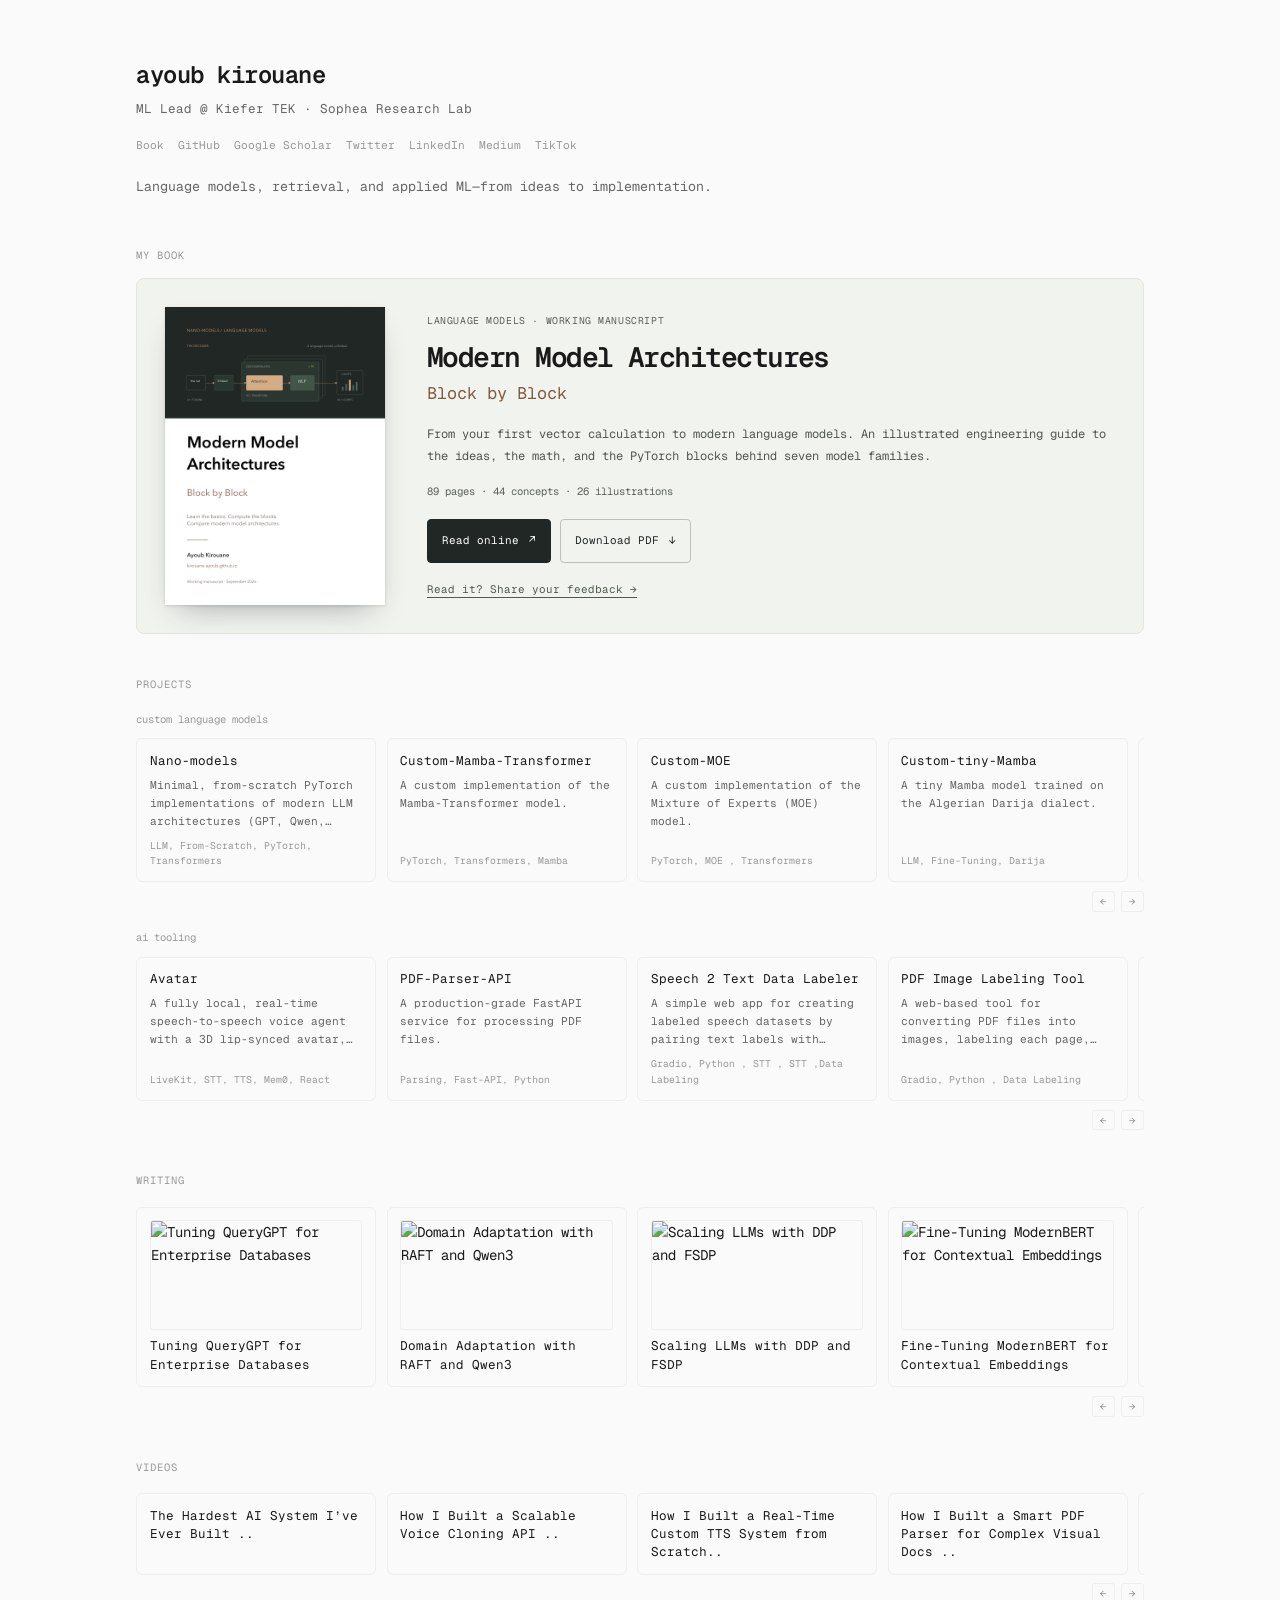
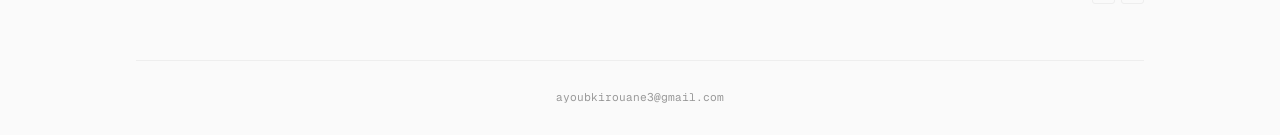
==== commit 6505593f: "Add Google Scholar to portfolio social links" ====
--- a/index.html
+++ b/index.html
@@ -22,6 +22,7 @@
         <nav>
             <a href="#book">Book</a>
             <a href="https://github.com/kirouane-Ayoub" target="_blank">GitHub</a>
+            <a href="https://scholar.google.com/citations?user=h5Lebs0AAAAJ" target="_blank" rel="noopener noreferrer">Google Scholar</a>
             <a href="https://x.com/ayoub_kirouane" target="_blank">Twitter</a>
             <a href="https://www.linkedin.com/in/ayoub-kirouane3" target="_blank">LinkedIn</a>
             <a href="https://medium.com/@ayoubkirouane3" target="_blank">Medium</a>
